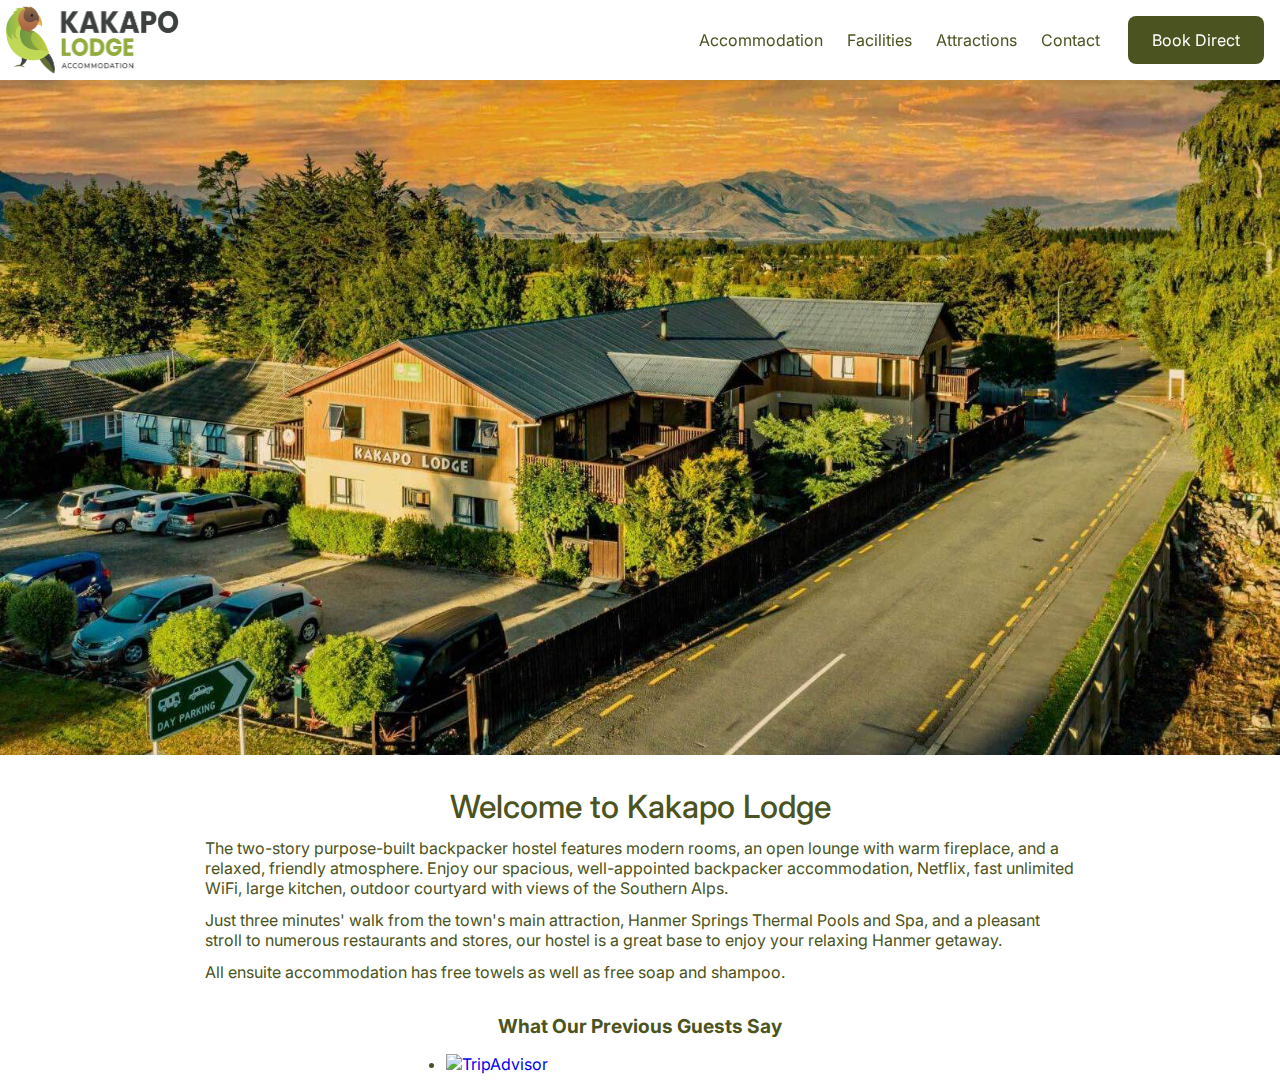
==== index.html @ a7ddec03 "Add Tripadvisor reviews to landing page" ====
<!DOCTYPE html>

<html>
  <meta charset="utf-8" />
  <meta name="viewport" content="width=device-width, initial-scale=1.0" />

  <head>
    <title>Kakapo Lodge</title>
    <link rel="icon" type="image/x-icon" href="./assets/favicon.ico" />
    <link rel="stylesheet" type="text/css" href="./styles.css" />

    <!--icons-->
    <link href="./fontawesome/css/fontawesome.css" rel="stylesheet" />
    <link href="./fontawesome/css/brands.css" rel="stylesheet" />
    <link href="./fontawesome/css/solid.css" rel="stylesheet" />

    <script defer type="text/javascript" src="./scripts.js"></script>
  </head>

  <body>
    <header id="main-top-bar">
      <div id="desktop-top-bar" class="top-bar">
        <img class="main-logo" src="./assets/kakapo_logo_with_text.png" />

        <nav class="main-nav">
          <ul class="main-menu">
            <li class="main-menu-item">
              <a class="main-menu-link" href="./subpages/accommodation.html">
                Accommodation
              </a>
            </li>
            <li class="main-menu-item">
              <a class="main-menu-link" href="./subpages/facilities.html">
                Facilities
              </a>
            </li>
            <li class="main-menu-item">
              <a
                class="main-menu-link"
                target="_blank"
                href="https://visithanmersprings.co.nz/things-to-do/"
              >
                Attractions
              </a>
            </li>
            <li class="main-menu-item">
              <a class="main-menu-link" href="./subpages/contact.html">
                Contact
              </a>
            </li>
          </ul>

          <a
            class="book-direct-button"
            target="_blank"
            href="https://apac.littlehotelier.com/properties/kakapolodgedirect"
          >
            Book Direct
          </a>
        </nav>
      </div>

      <div id="mobile-top-bar" class="top-bar">
        <img class="main-logo" src="./assets/kakapo_logo_with_text.png" />

        <i id="mobile-menu-button" class="fa-solid fa-bars"></i>
      </div>

      <nav id="mobile-main-nav" class="main-nav">
        <ul id="mobile-main-menu" class="main-menu">
          <li class="main-menu-item">
            <a class="main-menu-link" href="./subpages/accommodation.html">
              Accommodation
            </a>
          </li>
          <li class="main-menu-item">
            <a class="main-menu-link" href="./subpages/facilities.html">
              Facilities
            </a>
          </li>
          <li class="main-menu-item">
            <a
              class="main-menu-link"
              target="_blank"
              href="https://visithanmersprings.co.nz/things-to-do/"
            >
              Attractions
            </a>
          </li>
          <li class="main-menu-item">
            <a class="main-menu-link" href="./subpages/contact.html">
              Contact
            </a>
          </li>
        </ul>

        <a
          id="mobile-book-direct-button"
          class="book-direct-button"
          target="_blank"
          href="https://apac.littlehotelier.com/properties/kakapolodgedirect"
        >
          Book Direct
        </a>
      </nav>
    </header>

    <main id="landing-page-content" class="page-content">
      <img id="main-banner" src="./assets/landing_page/main_banner.png" />

      <div id="introduction">
        <h1 id="introduction-title">Welcome to Kakapo Lodge</h1>

        <p>
          The two-story purpose-built backpacker hostel features modern rooms,
          an open lounge with warm fireplace, and a relaxed, friendly
          atmosphere. Enjoy our spacious, well-appointed backpacker
          accommodation, Netflix, fast unlimited WiFi, large kitchen, outdoor
          courtyard with views of the Southern Alps.
        </p>

        <p>
          Just three minutes' walk from the town's main attraction, Hanmer
          Springs Thermal Pools and Spa, and a pleasant stroll to numerous
          restaurants and stores, our hostel is a great base to enjoy your
          relaxing Hanmer getaway.
        </p>

        <p>
          All ensuite accommodation has free towels as well as free soap and
          shampoo.
        </p>
      </div>

      <div id="reviews">
        <h2 id="reviews-title">What Our Previous Guests Say</h2>

        <div id="desktop-tripadvisor-reviews">
          <div id="TA_selfserveprop9" class="TA_selfserveprop">
            <ul id="5bXDHh2F" class="TA_links OAi19cQ1wYtW">
              <li id="lMuaGe7RrbV3" class="zVzUNksG1hP">
                <a
                  target="_blank"
                  href="https://www.tripadvisor.com/Hotel_Review-g635990-d1125137-Reviews-Kakapo_Lodge-Hanmer_Springs_Canterbury_Region_South_Island.html"
                  ><img
                    src="https://www.tripadvisor.com/img/cdsi/img2/branding/v2/Tripadvisor_lockup_horizontal_secondary_registered-11900-2.svg"
                    alt="TripAdvisor"
                /></a>
              </li>
            </ul>
          </div>
          <script
            async
            src="https://www.jscache.com/wejs?wtype=selfserveprop&amp;uniq=9&amp;locationId=1125137&amp;lang=en_US&amp;rating=true&amp;nreviews=4&amp;writereviewlink=true&amp;popIdx=true&amp;iswide=true&amp;border=true&amp;display_version=2"
            data-loadtrk
            onload="this.loadtrk=true"
          ></script>
        </div>

        <div id="mobile-tripadvisor-reviews">
          <div id="TA_selfserveprop916" class="TA_selfserveprop">
            <ul id="0t9OsRsTj" class="TA_links gJCnAQFpnS">
              <li id="3B2DlWhlPd6Q" class="HHsTzf">
                <a
                  target="_blank"
                  href="https://www.tripadvisor.com/Hotel_Review-g635990-d1125137-Reviews-Kakapo_Lodge-Hanmer_Springs_Canterbury_Region_South_Island.html"
                  ><img
                    src="https://www.tripadvisor.com/img/cdsi/img2/branding/v2/Tripadvisor_lockup_horizontal_secondary_registered-11900-2.svg"
                    alt="TripAdvisor"
                /></a>
              </li>
            </ul>
          </div>
          <script
            async
            src="https://www.jscache.com/wejs?wtype=selfserveprop&amp;uniq=916&amp;locationId=1125137&amp;lang=en_US&amp;rating=true&amp;nreviews=5&amp;writereviewlink=true&amp;popIdx=true&amp;iswide=false&amp;border=true&amp;display_version=2"
            data-loadtrk
            onload="this.loadtrk=true"
          ></script>
        </div>
      </div>
    </main>
  </body>
</html>
---- styles.css ----
/* font */
@import url("https://fonts.googleapis.com/css2?family=Inter:wght@100..900&display=swap");

/* start custom properties */

:root {
  --primary-color: #4b5320;
  --secondary-color: #8c9b3e;
  --tertiary-color: #6e5546;
}

/* end custom properties */

html {
  font-family: Arial, Helvetica, sans-serif; /* fallback */
}

body,
h1,
h2,
h3,
h4,
h5,
h6,
p {
  margin: 0;
}

body {
  color: var(--primary-color);
  font-family: Inter;
}

a {
  text-decoration: none;
}

/* start of multi-page styling */

#page-title {
  text-align: center;
  font-weight: 500;
  padding: 16px 0px;

  @media (width < 700px) {
    font-size: x-large;
    padding: 10px 0px;
  }
}

#page-content {
  margin-bottom: 16px;
}

/* end of multi-page styling */

/* start of top bar styling */

#main-top-bar {
  background-color: white;
  box-shadow: 0px 2px 32px 2px rgba(0, 64, 0, 0.1);

  position: sticky;
  top: 0px;

  z-index: 2;
}

.top-bar {
  display: flex;
  justify-content: space-between;
}

.main-logo {
  height: 80px;

  @media (width < 800px) {
    height: 64px;
  }
}

.main-nav {
  display: flex;

  @media (width < 800px) {
    flex-direction: column;
  }
}

.main-menu {
  display: flex;

  @media (width < 800px) {
    flex-direction: column;
    gap: 16px;

    margin: 0px 16px;
    padding-left: 0px;
  }
}

.main-menu-item {
  list-style: none;

  display: flex;
  justify-content: right;
  align-items: center;
  margin: 0px 12px;
}

.main-menu-link {
  color: var(--primary-color);
}
.main-menu-link.selected-link {
  color: var(--secondary-color);
}
.main-menu-link:not(.selected-link):hover {
  text-decoration: underline;
}

.book-direct-button {
  background-color: var(--primary-color);
  color: white;

  display: flex;
  align-items: center;
  justify-content: center;

  margin: 16px;
  padding: 0px 24px;
  border-radius: 8px;

  @media (width < 800px) {
    margin: 16px 24px;
    padding: 12px 0px;
  }
}
.book-direct-button:hover {
  background-color: var(--secondary-color);
}

#desktop-top-bar {
  @media (width < 800px) {
    display: none;
  }
}

#mobile-top-bar {
  display: none;

  @media (width < 800px) {
    display: flex;
  }
}

#mobile-menu-button {
  font-size: 32px;
  padding: 16px 28px;
}

#mobile-main-nav,
#mobile-main-menu,
#mobile-book-direct-button {
  transition: 0.4s;
}

#mobile-main-menu,
#mobile-book-direct-button {
  animation: fade-in 1s;
  -webkit-animation: fade-in 1s;
  -moz-animation: fade-in 1s;
  -o-animation: fade-in 1s;
  -ms-animation: fade-in 1s;
}

@keyframes fade-in {
  0% {
    opacity: 0;
  }
  100% {
    opacity: 1;
  }
}

@-moz-keyframes fade-in {
  0% {
    opacity: 0;
  }
  100% {
    opacity: 1;
  }
}

@-webkit-keyframes fade-in {
  0% {
    opacity: 0;
  }
  100% {
    opacity: 1;
  }
}

@-o-keyframes fade-in {
  0% {
    opacity: 0;
  }
  100% {
    opacity: 1;
  }
}

@-ms-keyframes fade-in {
  0% {
    opacity: 0;
  }
  100% {
    opacity: 1;
  }
}

/* end of top bar styling */

/* start of landing page content styling */

#landing-page-content {
  display: flex;
  flex-direction: column;
  gap: 32px;

  @media (width < 700px) {
    gap: 24px;
  }
}

#main-banner {
  width: 100%;
}

#introduction {
  display: flex;
  flex-direction: column;
  gap: 12px;

  padding: 0px 16vw;

  @media (width < 700px) {
    padding: 0px 32px;
  }
}

#introduction-title {
  text-align: center;
  font-weight: 500;

  @media (width < 700px) {
    font-size: x-large;
  }
}

#reviews-title {
  font-size: larger;
  text-align: center;
}

#desktop-tripadvisor-reviews {
  width: 468px;
  margin: 0px auto;

  @media (width < 700px) {
    display: none;
  }
}

#mobile-tripadvisor-reviews {
  width: 240px;
  margin: 0px auto;
  display: none;

  @media (width < 700px) {
    display: block;
  }
}

/* end of landing page content styling */

/* start of accommodation page content styling */

#accommodation-filters {
  box-shadow: 0px 2px 32px 2px rgba(0, 64, 0, 0.1);
  background-color: var(--secondary-color);
  color: white;

  position: sticky;
  top: 80px;

  @media (width < 700px) {
    top: 64px;
  }
}

#mobile-filter-button {
  display: none;

  text-align: center;
  font-size: large;

  padding: 8px;

  @media (width < 700px) {
    display: block;
  }
}

#filter-options {
  display: flex;
  gap: 20px;

  padding: 8px;
  justify-content: center;

  @media (width < 700px) {
    flex-direction: column;
    gap: 4px;
  }
}

.filter-option {
  display: flex;
  align-items: center;

  @media (width < 700px) {
    justify-content: space-between;
  }
}

.accommodation-checkbox {
  width: 20px;
  height: 20px;
}
.accommodation-checkbox:checked {
  /* TODO */
}

#accommodations {
  display: flex;
  flex-direction: column;
  gap: 24px;

  @media (width < 700px) {
    gap: 16px;
  }
}

.accommodation-card {
  display: flex;
  gap: 32px;

  width: 76%;
  margin: 0px auto;
  padding: 16px;

  border: 2px solid var(--secondary-color);
  border-radius: 16px;

  @media (width < 700px) {
    flex-direction: column;
    gap: 16px;
  }
}

.accommodation-image {
  width: 48%;
  min-width: 48%;
  height: 80%;
  border-radius: 16px;

  @media (width < 700px) {
    width: 100%;
  }
}

.accommodation-text {
  display: flex;
  flex-direction: column;
  gap: 8px;

  margin: 8px 0px;

  @media (width < 700px) {
    margin: 0px;
  }
}

.accommodation-price {
  color: var(--secondary-color);
  font-size: large;
  font-weight: 500;
}

.accommodation-features {
  display: flex;
  flex-direction: column;
  gap: 4px;

  margin: 8px 0px;
}

.accommodation-feature-icon {
  width: 24px;
}

.accommodation-availability {
  color: var(--primary-color);
  font-size: large;

  @media (width < 700px) {
    text-align: center;
  }
}

.book-accommodation-button {
  display: flex;
  align-items: center;
  justify-content: space-between;

  background-color: var(--secondary-color);
  color: white;

  width: 210px;
  padding: 8px 16px;

  border-radius: 8px;

  @media (width < 700px) {
    width: calc(100% - 32px);
  }
}

#no-accommodation {
  display: none;
  gap: 32px;

  width: 76%;
  margin: 0px auto;
  padding: 16px;

  border: 2px solid var(--secondary-color);
  border-radius: 16px;
}

#no-accommodation-message {
  width: 100%;
  text-align: center;

  display: flex;
  flex-direction: column;
  gap: 8px;
}

#no-accommodation-title {
  color: var(--tertiary-color);
}

/* end of accommodation page content styling */

/* start of facilities page content styling */

#facilities {
  display: flex;
  flex-direction: column;
  gap: 16px;

  @media (width < 700px) {
    gap: 12px;
  }
}

.facility {
  display: flex;
  flex-direction: column;
  gap: 8px;

  width: 68%;
  margin: 0px auto;

  @media (width < 700px) {
    gap: 4px;
    width: 100%;
  }
}

.facility-name {
  @media (width < 700px) {
    font-size: larger;
  }
}

.divider {
  width: 76%;
  margin: 0px auto;

  border-bottom: 2px solid var(--secondary-color);

  @media (width < 700px) {
    width: 100%;
    border-bottom: 1px solid var(--secondary-color);
  }
}

/* end of facilities page content styling */

/* start of contact page content styling */

#contact-information {
  display: flex;
  flex-direction: column;
  gap: 32px;

  @media (width < 700px) {
    gap: 24px;
  }
}

.contact-details {
  text-align: center;
}

.contact-details-header {
  @media (width < 700px) {
    font-size: larger;
  }
}

#google-map {
  border: 0;
  width: 64%;
  aspect-ratio: 1.7;

  @media (width < 700px) {
    width: 100%;
    aspect-ratio: 1.2;
  }
}

/* end of contact page content styling */
---- fontawesome/css/brands.css ----
/*!
 * Font Awesome Free 6.5.2 by @fontawesome - https://fontawesome.com
 * License - https://fontawesome.com/license/free (Icons: CC BY 4.0, Fonts: SIL OFL 1.1, Code: MIT License)
 * Copyright 2024 Fonticons, Inc.
 */
:root, :host {
  --fa-style-family-brands: 'Font Awesome 6 Brands';
  --fa-font-brands: normal 400 1em/1 'Font Awesome 6 Brands'; }

@font-face {
  font-family: 'Font Awesome 6 Brands';
  font-style: normal;
  font-weight: 400;
  font-display: block;
  src: url("../webfonts/fa-brands-400.woff2") format("woff2"), url("../webfonts/fa-brands-400.ttf") format("truetype"); }

.fab,
.fa-brands {
  font-weight: 400; }

.fa-monero:before {
  content: "\f3d0"; }

.fa-hooli:before {
  content: "\f427"; }

.fa-yelp:before {
  content: "\f1e9"; }

.fa-cc-visa:before {
  content: "\f1f0"; }

.fa-lastfm:before {
  content: "\f202"; }

.fa-shopware:before {
  content: "\f5b5"; }

.fa-creative-commons-nc:before {
  content: "\f4e8"; }

.fa-aws:before {
  content: "\f375"; }

.fa-redhat:before {
  content: "\f7bc"; }

.fa-yoast:before {
  content: "\f2b1"; }

.fa-cloudflare:before {
  content: "\e07d"; }

.fa-ups:before {
  content: "\f7e0"; }

.fa-pixiv:before {
  content: "\e640"; }

.fa-wpexplorer:before {
  content: "\f2de"; }

.fa-dyalog:before {
  content: "\f399"; }

.fa-bity:before {
  content: "\f37a"; }

.fa-stackpath:before {
  content: "\f842"; }

.fa-buysellads:before {
  content: "\f20d"; }

.fa-first-order:before {
  content: "\f2b0"; }

.fa-modx:before {
  content: "\f285"; }

.fa-guilded:before {
  content: "\e07e"; }

.fa-vnv:before {
  content: "\f40b"; }

.fa-square-js:before {
  content: "\f3b9"; }

.fa-js-square:before {
  content: "\f3b9"; }

.fa-microsoft:before {
  content: "\f3ca"; }

.fa-qq:before {
  content: "\f1d6"; }

.fa-orcid:before {
  content: "\f8d2"; }

.fa-java:before {
  content: "\f4e4"; }

.fa-invision:before {
  content: "\f7b0"; }

.fa-creative-commons-pd-alt:before {
  content: "\f4ed"; }

.fa-centercode:before {
  content: "\f380"; }

.fa-glide-g:before {
  content: "\f2a6"; }

.fa-drupal:before {
  content: "\f1a9"; }

.fa-jxl:before {
  content: "\e67b"; }

.fa-hire-a-helper:before {
  content: "\f3b0"; }

.fa-creative-commons-by:before {
  content: "\f4e7"; }

.fa-unity:before {
  content: "\e049"; }

.fa-whmcs:before {
  content: "\f40d"; }

.fa-rocketchat:before {
  content: "\f3e8"; }

.fa-vk:before {
  content: "\f189"; }

.fa-untappd:before {
  content: "\f405"; }

.fa-mailchimp:before {
  content: "\f59e"; }

.fa-css3-alt:before {
  content: "\f38b"; }

.fa-square-reddit:before {
  content: "\f1a2"; }

.fa-reddit-square:before {
  content: "\f1a2"; }

.fa-vimeo-v:before {
  content: "\f27d"; }

.fa-contao:before {
  content: "\f26d"; }

.fa-square-font-awesome:before {
  content: "\e5ad"; }

.fa-deskpro:before {
  content: "\f38f"; }

.fa-brave:before {
  content: "\e63c"; }

.fa-sistrix:before {
  content: "\f3ee"; }

.fa-square-instagram:before {
  content: "\e055"; }

.fa-instagram-square:before {
  content: "\e055"; }

.fa-battle-net:before {
  content: "\f835"; }

.fa-the-red-yeti:before {
  content: "\f69d"; }

.fa-square-hacker-news:before {
  content: "\f3af"; }

.fa-hacker-news-square:before {
  content: "\f3af"; }

.fa-edge:before {
  content: "\f282"; }

.fa-threads:before {
  content: "\e618"; }

.fa-napster:before {
  content: "\f3d2"; }

.fa-square-snapchat:before {
  content: "\f2ad"; }

.fa-snapchat-square:before {
  content: "\f2ad"; }

.fa-google-plus-g:before {
  content: "\f0d5"; }

.fa-artstation:before {
  content: "\f77a"; }

.fa-markdown:before {
  content: "\f60f"; }

.fa-sourcetree:before {
  content: "\f7d3"; }

.fa-google-plus:before {
  content: "\f2b3"; }

.fa-diaspora:before {
  content: "\f791"; }

.fa-foursquare:before {
  content: "\f180"; }

.fa-stack-overflow:before {
  content: "\f16c"; }

.fa-github-alt:before {
  content: "\f113"; }

.fa-phoenix-squadron:before {
  content: "\f511"; }

.fa-pagelines:before {
  content: "\f18c"; }

.fa-algolia:before {
  content: "\f36c"; }

.fa-red-river:before {
  content: "\f3e3"; }

.fa-creative-commons-sa:before {
  content: "\f4ef"; }

.fa-safari:before {
  content: "\f267"; }

.fa-google:before {
  content: "\f1a0"; }

.fa-square-font-awesome-stroke:before {
  content: "\f35c"; }

.fa-font-awesome-alt:before {
  content: "\f35c"; }

.fa-atlassian:before {
  content: "\f77b"; }

.fa-linkedin-in:before {
  content: "\f0e1"; }

.fa-digital-ocean:before {
  content: "\f391"; }

.fa-nimblr:before {
  content: "\f5a8"; }

.fa-chromecast:before {
  content: "\f838"; }

.fa-evernote:before {
  content: "\f839"; }

.fa-hacker-news:before {
  content: "\f1d4"; }

.fa-creative-commons-sampling:before {
  content: "\f4f0"; }

.fa-adversal:before {
  content: "\f36a"; }

.fa-creative-commons:before {
  content: "\f25e"; }

.fa-watchman-monitoring:before {
  content: "\e087"; }

.fa-fonticons:before {
  content: "\f280"; }

.fa-weixin:before {
  content: "\f1d7"; }

.fa-shirtsinbulk:before {
  content: "\f214"; }

.fa-codepen:before {
  content: "\f1cb"; }

.fa-git-alt:before {
  content: "\f841"; }

.fa-lyft:before {
  content: "\f3c3"; }

.fa-rev:before {
  content: "\f5b2"; }

.fa-windows:before {
  content: "\f17a"; }

.fa-wizards-of-the-coast:before {
  content: "\f730"; }

.fa-square-viadeo:before {
  content: "\f2aa"; }

.fa-viadeo-square:before {
  content: "\f2aa"; }

.fa-meetup:before {
  content: "\f2e0"; }

.fa-centos:before {
  content: "\f789"; }

.fa-adn:before {
  content: "\f170"; }

.fa-cloudsmith:before {
  content: "\f384"; }

.fa-opensuse:before {
  content: "\e62b"; }

.fa-pied-piper-alt:before {
  content: "\f1a8"; }

.fa-square-dribbble:before {
  content: "\f397"; }

.fa-dribbble-square:before {
  content: "\f397"; }

.fa-codiepie:before {
  content: "\f284"; }

.fa-node:before {
  content: "\f419"; }

.fa-mix:before {
  content: "\f3cb"; }

.fa-steam:before {
  content: "\f1b6"; }

.fa-cc-apple-pay:before {
  content: "\f416"; }

.fa-scribd:before {
  content: "\f28a"; }

.fa-debian:before {
  content: "\e60b"; }

.fa-openid:before {
  content: "\f19b"; }

.fa-instalod:before {
  content: "\e081"; }

.fa-expeditedssl:before {
  content: "\f23e"; }

.fa-sellcast:before {
  content: "\f2da"; }

.fa-square-twitter:before {
  content: "\f081"; }

.fa-twitter-square:before {
  content: "\f081"; }

.fa-r-project:before {
  content: "\f4f7"; }

.fa-delicious:before {
  content: "\f1a5"; }

.fa-freebsd:before {
  content: "\f3a4"; }

.fa-vuejs:before {
  content: "\f41f"; }

.fa-accusoft:before {
  content: "\f369"; }

.fa-ioxhost:before {
  content: "\f208"; }

.fa-fonticons-fi:before {
  content: "\f3a2"; }

.fa-app-store:before {
  content: "\f36f"; }

.fa-cc-mastercard:before {
  content: "\f1f1"; }

.fa-itunes-note:before {
  content: "\f3b5"; }

.fa-golang:before {
  content: "\e40f"; }

.fa-kickstarter:before {
  content: "\f3bb"; }

.fa-square-kickstarter:before {
  content: "\f3bb"; }

.fa-grav:before {
  content: "\f2d6"; }

.fa-weibo:before {
  content: "\f18a"; }

.fa-uncharted:before {
  content: "\e084"; }

.fa-firstdraft:before {
  content: "\f3a1"; }

.fa-square-youtube:before {
  content: "\f431"; }

.fa-youtube-square:before {
  content: "\f431"; }

.fa-wikipedia-w:before {
  content: "\f266"; }

.fa-wpressr:before {
  content: "\f3e4"; }

.fa-rendact:before {
  content: "\f3e4"; }

.fa-angellist:before {
  content: "\f209"; }

.fa-galactic-republic:before {
  content: "\f50c"; }

.fa-nfc-directional:before {
  content: "\e530"; }

.fa-skype:before {
  content: "\f17e"; }

.fa-joget:before {
  content: "\f3b7"; }

.fa-fedora:before {
  content: "\f798"; }

.fa-stripe-s:before {
  content: "\f42a"; }

.fa-meta:before {
  content: "\e49b"; }

.fa-laravel:before {
  content: "\f3bd"; }

.fa-hotjar:before {
  content: "\f3b1"; }

.fa-bluetooth-b:before {
  content: "\f294"; }

.fa-square-letterboxd:before {
  content: "\e62e"; }

.fa-sticker-mule:before {
  content: "\f3f7"; }

.fa-creative-commons-zero:before {
  content: "\f4f3"; }

.fa-hips:before {
  content: "\f452"; }

.fa-behance:before {
  content: "\f1b4"; }

.fa-reddit:before {
  content: "\f1a1"; }

.fa-discord:before {
  content: "\f392"; }

.fa-chrome:before {
  content: "\f268"; }

.fa-app-store-ios:before {
  content: "\f370"; }

.fa-cc-discover:before {
  content: "\f1f2"; }

.fa-wpbeginner:before {
  content: "\f297"; }

.fa-confluence:before {
  content: "\f78d"; }

.fa-shoelace:before {
  content: "\e60c"; }

.fa-mdb:before {
  content: "\f8ca"; }

.fa-dochub:before {
  content: "\f394"; }

.fa-accessible-icon:before {
  content: "\f368"; }

.fa-ebay:before {
  content: "\f4f4"; }

.fa-amazon:before {
  content: "\f270"; }

.fa-unsplash:before {
  content: "\e07c"; }

.fa-yarn:before {
  content: "\f7e3"; }

.fa-square-steam:before {
  content: "\f1b7"; }

.fa-steam-square:before {
  content: "\f1b7"; }

.fa-500px:before {
  content: "\f26e"; }

.fa-square-vimeo:before {
  content: "\f194"; }

.fa-vimeo-square:before {
  content: "\f194"; }

.fa-asymmetrik:before {
  content: "\f372"; }

.fa-font-awesome:before {
  content: "\f2b4"; }

.fa-font-awesome-flag:before {
  content: "\f2b4"; }

.fa-font-awesome-logo-full:before {
  content: "\f2b4"; }

.fa-gratipay:before {
  content: "\f184"; }

.fa-apple:before {
  content: "\f179"; }

.fa-hive:before {
  content: "\e07f"; }

.fa-gitkraken:before {
  content: "\f3a6"; }

.fa-keybase:before {
  content: "\f4f5"; }

.fa-apple-pay:before {
  content: "\f415"; }

.fa-padlet:before {
  content: "\e4a0"; }

.fa-amazon-pay:before {
  content: "\f42c"; }

.fa-square-github:before {
  content: "\f092"; }

.fa-github-square:before {
  content: "\f092"; }

.fa-stumbleupon:before {
  content: "\f1a4"; }

.fa-fedex:before {
  content: "\f797"; }

.fa-phoenix-framework:before {
  content: "\f3dc"; }

.fa-shopify:before {
  content: "\e057"; }

.fa-neos:before {
  content: "\f612"; }

.fa-square-threads:before {
  content: "\e619"; }

.fa-hackerrank:before {
  content: "\f5f7"; }

.fa-researchgate:before {
  content: "\f4f8"; }

.fa-swift:before {
  content: "\f8e1"; }

.fa-angular:before {
  content: "\f420"; }

.fa-speakap:before {
  content: "\f3f3"; }

.fa-angrycreative:before {
  content: "\f36e"; }

.fa-y-combinator:before {
  content: "\f23b"; }

.fa-empire:before {
  content: "\f1d1"; }

.fa-envira:before {
  content: "\f299"; }

.fa-google-scholar:before {
  content: "\e63b"; }

.fa-square-gitlab:before {
  content: "\e5ae"; }

.fa-gitlab-square:before {
  content: "\e5ae"; }

.fa-studiovinari:before {
  content: "\f3f8"; }

.fa-pied-piper:before {
  content: "\f2ae"; }

.fa-wordpress:before {
  content: "\f19a"; }

.fa-product-hunt:before {
  content: "\f288"; }

.fa-firefox:before {
  content: "\f269"; }

.fa-linode:before {
  content: "\f2b8"; }

.fa-goodreads:before {
  content: "\f3a8"; }

.fa-square-odnoklassniki:before {
  content: "\f264"; }

.fa-odnoklassniki-square:before {
  content: "\f264"; }

.fa-jsfiddle:before {
  content: "\f1cc"; }

.fa-sith:before {
  content: "\f512"; }

.fa-themeisle:before {
  content: "\f2b2"; }

.fa-page4:before {
  content: "\f3d7"; }

.fa-hashnode:before {
  content: "\e499"; }

.fa-react:before {
  content: "\f41b"; }

.fa-cc-paypal:before {
  content: "\f1f4"; }

.fa-squarespace:before {
  content: "\f5be"; }

.fa-cc-stripe:before {
  content: "\f1f5"; }

.fa-creative-commons-share:before {
  content: "\f4f2"; }

.fa-bitcoin:before {
  content: "\f379"; }

.fa-keycdn:before {
  content: "\f3ba"; }

.fa-opera:before {
  content: "\f26a"; }

.fa-itch-io:before {
  content: "\f83a"; }

.fa-umbraco:before {
  content: "\f8e8"; }

.fa-galactic-senate:before {
  content: "\f50d"; }

.fa-ubuntu:before {
  content: "\f7df"; }

.fa-draft2digital:before {
  content: "\f396"; }

.fa-stripe:before {
  content: "\f429"; }

.fa-houzz:before {
  content: "\f27c"; }

.fa-gg:before {
  content: "\f260"; }

.fa-dhl:before {
  content: "\f790"; }

.fa-square-pinterest:before {
  content: "\f0d3"; }

.fa-pinterest-square:before {
  content: "\f0d3"; }

.fa-xing:before {
  content: "\f168"; }

.fa-blackberry:before {
  content: "\f37b"; }

.fa-creative-commons-pd:before {
  content: "\f4ec"; }

.fa-playstation:before {
  content: "\f3df"; }

.fa-quinscape:before {
  content: "\f459"; }

.fa-less:before {
  content: "\f41d"; }

.fa-blogger-b:before {
  content: "\f37d"; }

.fa-opencart:before {
  content: "\f23d"; }

.fa-vine:before {
  content: "\f1ca"; }

.fa-signal-messenger:before {
  content: "\e663"; }

.fa-paypal:before {
  content: "\f1ed"; }

.fa-gitlab:before {
  content: "\f296"; }

.fa-typo3:before {
  content: "\f42b"; }

.fa-reddit-alien:before {
  content: "\f281"; }

.fa-yahoo:before {
  content: "\f19e"; }

.fa-dailymotion:before {
  content: "\e052"; }

.fa-affiliatetheme:before {
  content: "\f36b"; }

.fa-pied-piper-pp:before {
  content: "\f1a7"; }

.fa-bootstrap:before {
  content: "\f836"; }

.fa-odnoklassniki:before {
  content: "\f263"; }

.fa-nfc-symbol:before {
  content: "\e531"; }

.fa-mintbit:before {
  content: "\e62f"; }

.fa-ethereum:before {
  content: "\f42e"; }

.fa-speaker-deck:before {
  content: "\f83c"; }

.fa-creative-commons-nc-eu:before {
  content: "\f4e9"; }

.fa-patreon:before {
  content: "\f3d9"; }

.fa-avianex:before {
  content: "\f374"; }

.fa-ello:before {
  content: "\f5f1"; }

.fa-gofore:before {
  content: "\f3a7"; }

.fa-bimobject:before {
  content: "\f378"; }

.fa-brave-reverse:before {
  content: "\e63d"; }

.fa-facebook-f:before {
  content: "\f39e"; }

.fa-square-google-plus:before {
  content: "\f0d4"; }

.fa-google-plus-square:before {
  content: "\f0d4"; }

.fa-web-awesome:before {
  content: "\e682"; }

.fa-mandalorian:before {
  content: "\f50f"; }

.fa-first-order-alt:before {
  content: "\f50a"; }

.fa-osi:before {
  content: "\f41a"; }

.fa-google-wallet:before {
  content: "\f1ee"; }

.fa-d-and-d-beyond:before {
  content: "\f6ca"; }

.fa-periscope:before {
  content: "\f3da"; }

.fa-fulcrum:before {
  content: "\f50b"; }

.fa-cloudscale:before {
  content: "\f383"; }

.fa-forumbee:before {
  content: "\f211"; }

.fa-mizuni:before {
  content: "\f3cc"; }

.fa-schlix:before {
  content: "\f3ea"; }

.fa-square-xing:before {
  content: "\f169"; }

.fa-xing-square:before {
  content: "\f169"; }

.fa-bandcamp:before {
  content: "\f2d5"; }

.fa-wpforms:before {
  content: "\f298"; }

.fa-cloudversify:before {
  content: "\f385"; }

.fa-usps:before {
  content: "\f7e1"; }

.fa-megaport:before {
  content: "\f5a3"; }

.fa-magento:before {
  content: "\f3c4"; }

.fa-spotify:before {
  content: "\f1bc"; }

.fa-optin-monster:before {
  content: "\f23c"; }

.fa-fly:before {
  content: "\f417"; }

.fa-aviato:before {
  content: "\f421"; }

.fa-itunes:before {
  content: "\f3b4"; }

.fa-cuttlefish:before {
  content: "\f38c"; }

.fa-blogger:before {
  content: "\f37c"; }

.fa-flickr:before {
  content: "\f16e"; }

.fa-viber:before {
  content: "\f409"; }

.fa-soundcloud:before {
  content: "\f1be"; }

.fa-digg:before {
  content: "\f1a6"; }

.fa-tencent-weibo:before {
  content: "\f1d5"; }

.fa-letterboxd:before {
  content: "\e62d"; }

.fa-symfony:before {
  content: "\f83d"; }

.fa-maxcdn:before {
  content: "\f136"; }

.fa-etsy:before {
  content: "\f2d7"; }

.fa-facebook-messenger:before {
  content: "\f39f"; }

.fa-audible:before {
  content: "\f373"; }

.fa-think-peaks:before {
  content: "\f731"; }

.fa-bilibili:before {
  content: "\e3d9"; }

.fa-erlang:before {
  content: "\f39d"; }

.fa-x-twitter:before {
  content: "\e61b"; }

.fa-cotton-bureau:before {
  content: "\f89e"; }

.fa-dashcube:before {
  content: "\f210"; }

.fa-42-group:before {
  content: "\e080"; }

.fa-innosoft:before {
  content: "\e080"; }

.fa-stack-exchange:before {
  content: "\f18d"; }

.fa-elementor:before {
  content: "\f430"; }

.fa-square-pied-piper:before {
  content: "\e01e"; }

.fa-pied-piper-square:before {
  content: "\e01e"; }

.fa-creative-commons-nd:before {
  content: "\f4eb"; }

.fa-palfed:before {
  content: "\f3d8"; }

.fa-superpowers:before {
  content: "\f2dd"; }

.fa-resolving:before {
  content: "\f3e7"; }

.fa-xbox:before {
  content: "\f412"; }

.fa-square-web-awesome-stroke:before {
  content: "\e684"; }

.fa-searchengin:before {
  content: "\f3eb"; }

.fa-tiktok:before {
  content: "\e07b"; }

.fa-square-facebook:before {
  content: "\f082"; }

.fa-facebook-square:before {
  content: "\f082"; }

.fa-renren:before {
  content: "\f18b"; }

.fa-linux:before {
  content: "\f17c"; }

.fa-glide:before {
  content: "\f2a5"; }

.fa-linkedin:before {
  content: "\f08c"; }

.fa-hubspot:before {
  content: "\f3b2"; }

.fa-deploydog:before {
  content: "\f38e"; }

.fa-twitch:before {
  content: "\f1e8"; }

.fa-ravelry:before {
  content: "\f2d9"; }

.fa-mixer:before {
  content: "\e056"; }

.fa-square-lastfm:before {
  content: "\f203"; }

.fa-lastfm-square:before {
  content: "\f203"; }

.fa-vimeo:before {
  content: "\f40a"; }

.fa-mendeley:before {
  content: "\f7b3"; }

.fa-uniregistry:before {
  content: "\f404"; }

.fa-figma:before {
  content: "\f799"; }

.fa-creative-commons-remix:before {
  content: "\f4ee"; }

.fa-cc-amazon-pay:before {
  content: "\f42d"; }

.fa-dropbox:before {
  content: "\f16b"; }

.fa-instagram:before {
  content: "\f16d"; }

.fa-cmplid:before {
  content: "\e360"; }

.fa-upwork:before {
  content: "\e641"; }

.fa-facebook:before {
  content: "\f09a"; }

.fa-gripfire:before {
  content: "\f3ac"; }

.fa-jedi-order:before {
  content: "\f50e"; }

.fa-uikit:before {
  content: "\f403"; }

.fa-fort-awesome-alt:before {
  content: "\f3a3"; }

.fa-phabricator:before {
  content: "\f3db"; }

.fa-ussunnah:before {
  content: "\f407"; }

.fa-earlybirds:before {
  content: "\f39a"; }

.fa-trade-federation:before {
  content: "\f513"; }

.fa-autoprefixer:before {
  content: "\f41c"; }

.fa-whatsapp:before {
  content: "\f232"; }

.fa-square-upwork:before {
  content: "\e67c"; }

.fa-slideshare:before {
  content: "\f1e7"; }

.fa-google-play:before {
  content: "\f3ab"; }

.fa-viadeo:before {
  content: "\f2a9"; }

.fa-line:before {
  content: "\f3c0"; }

.fa-google-drive:before {
  content: "\f3aa"; }

.fa-servicestack:before {
  content: "\f3ec"; }

.fa-simplybuilt:before {
  content: "\f215"; }

.fa-bitbucket:before {
  content: "\f171"; }

.fa-imdb:before {
  content: "\f2d8"; }

.fa-deezer:before {
  content: "\e077"; }

.fa-raspberry-pi:before {
  content: "\f7bb"; }

.fa-jira:before {
  content: "\f7b1"; }

.fa-docker:before {
  content: "\f395"; }

.fa-screenpal:before {
  content: "\e570"; }

.fa-bluetooth:before {
  content: "\f293"; }

.fa-gitter:before {
  content: "\f426"; }

.fa-d-and-d:before {
  content: "\f38d"; }

.fa-microblog:before {
  content: "\e01a"; }

.fa-cc-diners-club:before {
  content: "\f24c"; }

.fa-gg-circle:before {
  content: "\f261"; }

.fa-pied-piper-hat:before {
  content: "\f4e5"; }

.fa-kickstarter-k:before {
  content: "\f3bc"; }

.fa-yandex:before {
  content: "\f413"; }

.fa-readme:before {
  content: "\f4d5"; }

.fa-html5:before {
  content: "\f13b"; }

.fa-sellsy:before {
  content: "\f213"; }

.fa-square-web-awesome:before {
  content: "\e683"; }

.fa-sass:before {
  content: "\f41e"; }

.fa-wirsindhandwerk:before {
  content: "\e2d0"; }

.fa-wsh:before {
  content: "\e2d0"; }

.fa-buromobelexperte:before {
  content: "\f37f"; }

.fa-salesforce:before {
  content: "\f83b"; }

.fa-octopus-deploy:before {
  content: "\e082"; }

.fa-medapps:before {
  content: "\f3c6"; }

.fa-ns8:before {
  content: "\f3d5"; }

.fa-pinterest-p:before {
  content: "\f231"; }

.fa-apper:before {
  content: "\f371"; }

.fa-fort-awesome:before {
  content: "\f286"; }

.fa-waze:before {
  content: "\f83f"; }

.fa-bluesky:before {
  content: "\e671"; }

.fa-cc-jcb:before {
  content: "\f24b"; }

.fa-snapchat:before {
  content: "\f2ab"; }

.fa-snapchat-ghost:before {
  content: "\f2ab"; }

.fa-fantasy-flight-games:before {
  content: "\f6dc"; }

.fa-rust:before {
  content: "\e07a"; }

.fa-wix:before {
  content: "\f5cf"; }

.fa-square-behance:before {
  content: "\f1b5"; }

.fa-behance-square:before {
  content: "\f1b5"; }

.fa-supple:before {
  content: "\f3f9"; }

.fa-webflow:before {
  content: "\e65c"; }

.fa-rebel:before {
  content: "\f1d0"; }

.fa-css3:before {
  content: "\f13c"; }

.fa-staylinked:before {
  content: "\f3f5"; }

.fa-kaggle:before {
  content: "\f5fa"; }

.fa-space-awesome:before {
  content: "\e5ac"; }

.fa-deviantart:before {
  content: "\f1bd"; }

.fa-cpanel:before {
  content: "\f388"; }

.fa-goodreads-g:before {
  content: "\f3a9"; }

.fa-square-git:before {
  content: "\f1d2"; }

.fa-git-square:before {
  content: "\f1d2"; }

.fa-square-tumblr:before {
  content: "\f174"; }

.fa-tumblr-square:before {
  content: "\f174"; }

.fa-trello:before {
  content: "\f181"; }

.fa-creative-commons-nc-jp:before {
  content: "\f4ea"; }

.fa-get-pocket:before {
  content: "\f265"; }

.fa-perbyte:before {
  content: "\e083"; }

.fa-grunt:before {
  content: "\f3ad"; }

.fa-weebly:before {
  content: "\f5cc"; }

.fa-connectdevelop:before {
  content: "\f20e"; }

.fa-leanpub:before {
  content: "\f212"; }

.fa-black-tie:before {
  content: "\f27e"; }

.fa-themeco:before {
  content: "\f5c6"; }

.fa-python:before {
  content: "\f3e2"; }

.fa-android:before {
  content: "\f17b"; }

.fa-bots:before {
  content: "\e340"; }

.fa-free-code-camp:before {
  content: "\f2c5"; }

.fa-hornbill:before {
  content: "\f592"; }

.fa-js:before {
  content: "\f3b8"; }

.fa-ideal:before {
  content: "\e013"; }

.fa-git:before {
  content: "\f1d3"; }

.fa-dev:before {
  content: "\f6cc"; }

.fa-sketch:before {
  content: "\f7c6"; }

.fa-yandex-international:before {
  content: "\f414"; }

.fa-cc-amex:before {
  content: "\f1f3"; }

.fa-uber:before {
  content: "\f402"; }

.fa-github:before {
  content: "\f09b"; }

.fa-php:before {
  content: "\f457"; }

.fa-alipay:before {
  content: "\f642"; }

.fa-youtube:before {
  content: "\f167"; }

.fa-skyatlas:before {
  content: "\f216"; }

.fa-firefox-browser:before {
  content: "\e007"; }

.fa-replyd:before {
  content: "\f3e6"; }

.fa-suse:before {
  content: "\f7d6"; }

.fa-jenkins:before {
  content: "\f3b6"; }

.fa-twitter:before {
  content: "\f099"; }

.fa-rockrms:before {
  content: "\f3e9"; }

.fa-pinterest:before {
  content: "\f0d2"; }

.fa-buffer:before {
  content: "\f837"; }

.fa-npm:before {
  content: "\f3d4"; }

.fa-yammer:before {
  content: "\f840"; }

.fa-btc:before {
  content: "\f15a"; }

.fa-dribbble:before {
  content: "\f17d"; }

.fa-stumbleupon-circle:before {
  content: "\f1a3"; }

.fa-internet-explorer:before {
  content: "\f26b"; }

.fa-stubber:before {
  content: "\e5c7"; }

.fa-telegram:before {
  content: "\f2c6"; }

.fa-telegram-plane:before {
  content: "\f2c6"; }

.fa-old-republic:before {
  content: "\f510"; }

.fa-odysee:before {
  content: "\e5c6"; }

.fa-square-whatsapp:before {
  content: "\f40c"; }

.fa-whatsapp-square:before {
  content: "\f40c"; }

.fa-node-js:before {
  content: "\f3d3"; }

.fa-edge-legacy:before {
  content: "\e078"; }

.fa-slack:before {
  content: "\f198"; }

.fa-slack-hash:before {
  content: "\f198"; }

.fa-medrt:before {
  content: "\f3c8"; }

.fa-usb:before {
  content: "\f287"; }

.fa-tumblr:before {
  content: "\f173"; }

.fa-vaadin:before {
  content: "\f408"; }

.fa-quora:before {
  content: "\f2c4"; }

.fa-square-x-twitter:before {
  content: "\e61a"; }

.fa-reacteurope:before {
  content: "\f75d"; }

.fa-medium:before {
  content: "\f23a"; }

.fa-medium-m:before {
  content: "\f23a"; }

.fa-amilia:before {
  content: "\f36d"; }

.fa-mixcloud:before {
  content: "\f289"; }

.fa-flipboard:before {
  content: "\f44d"; }

.fa-viacoin:before {
  content: "\f237"; }

.fa-critical-role:before {
  content: "\f6c9"; }

.fa-sitrox:before {
  content: "\e44a"; }

.fa-discourse:before {
  content: "\f393"; }

.fa-joomla:before {
  content: "\f1aa"; }

.fa-mastodon:before {
  content: "\f4f6"; }

.fa-airbnb:before {
  content: "\f834"; }

.fa-wolf-pack-battalion:before {
  content: "\f514"; }

.fa-buy-n-large:before {
  content: "\f8a6"; }

.fa-gulp:before {
  content: "\f3ae"; }

.fa-creative-commons-sampling-plus:before {
  content: "\f4f1"; }

.fa-strava:before {
  content: "\f428"; }

.fa-ember:before {
  content: "\f423"; }

.fa-canadian-maple-leaf:before {
  content: "\f785"; }

.fa-teamspeak:before {
  content: "\f4f9"; }

.fa-pushed:before {
  content: "\f3e1"; }

.fa-wordpress-simple:before {
  content: "\f411"; }

.fa-nutritionix:before {
  content: "\f3d6"; }

.fa-wodu:before {
  content: "\e088"; }

.fa-google-pay:before {
  content: "\e079"; }

.fa-intercom:before {
  content: "\f7af"; }

.fa-zhihu:before {
  content: "\f63f"; }

.fa-korvue:before {
  content: "\f42f"; }

.fa-pix:before {
  content: "\e43a"; }

.fa-steam-symbol:before {
  content: "\f3f6"; }
---- fontawesome/css/solid.css ----
/*!
 * Font Awesome Free 6.5.2 by @fontawesome - https://fontawesome.com
 * License - https://fontawesome.com/license/free (Icons: CC BY 4.0, Fonts: SIL OFL 1.1, Code: MIT License)
 * Copyright 2024 Fonticons, Inc.
 */
:root, :host {
  --fa-style-family-classic: 'Font Awesome 6 Free';
  --fa-font-solid: normal 900 1em/1 'Font Awesome 6 Free'; }

@font-face {
  font-family: 'Font Awesome 6 Free';
  font-style: normal;
  font-weight: 900;
  font-display: block;
  src: url("../webfonts/fa-solid-900.woff2") format("woff2"), url("../webfonts/fa-solid-900.ttf") format("truetype"); }

.fas,
.fa-solid {
  font-weight: 900; }
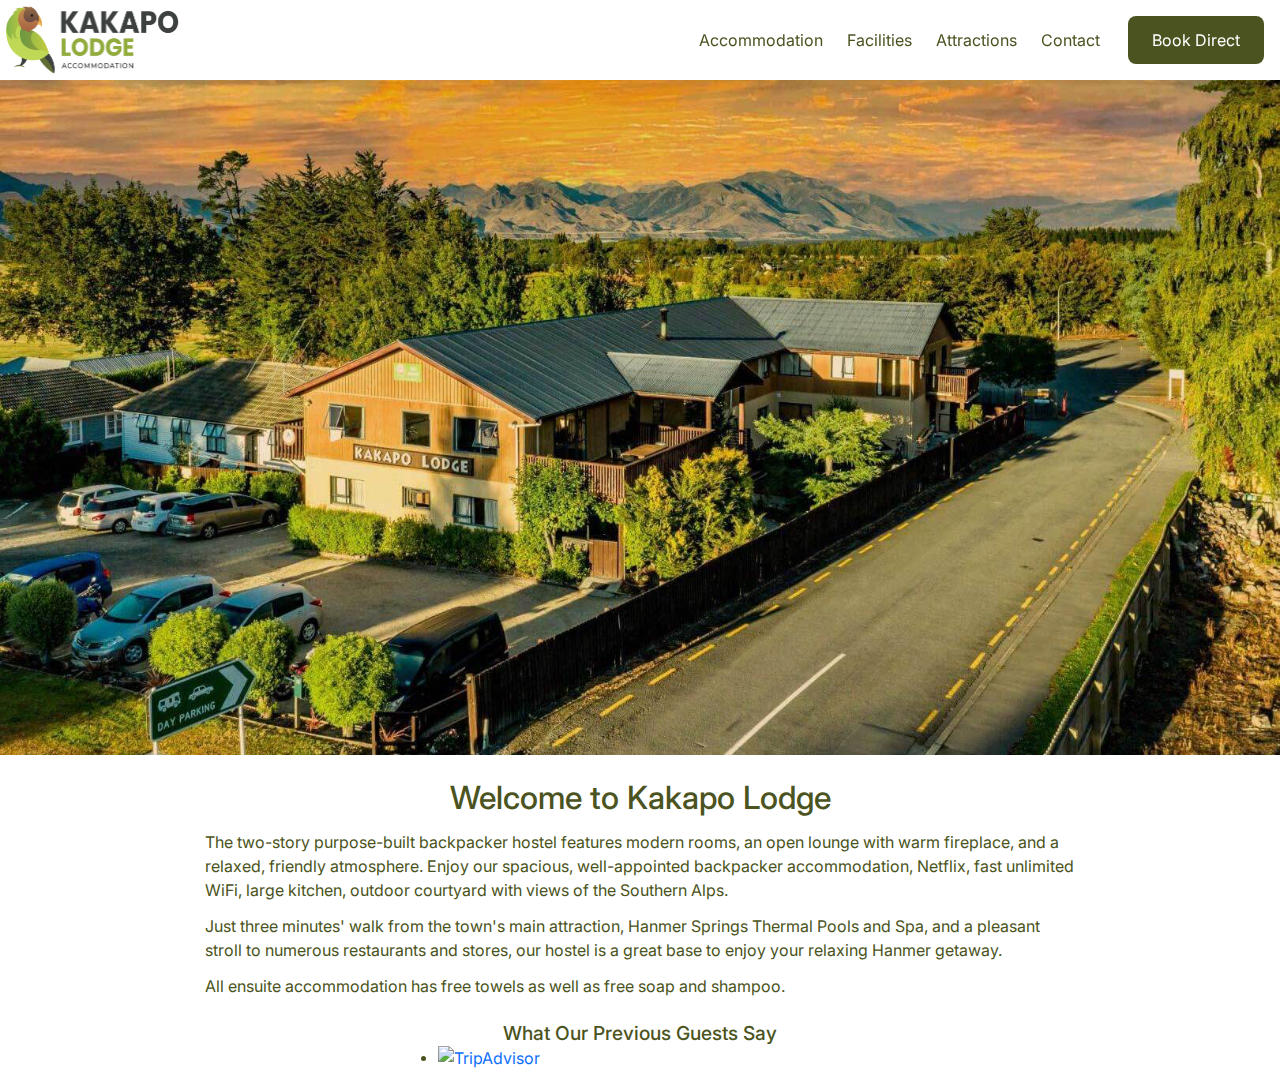
==== commit 6f34ba33: "Fix top bar with Bootstrap" ====
--- a/index.html
+++ b/index.html
@@ -7,13 +7,22 @@
   <head>
     <title>Kakapo Lodge</title>
     <link rel="icon" type="image/x-icon" href="./assets/favicon.ico" />
-    <link rel="stylesheet" type="text/css" href="./styles.css" />
 
-    <!--icons-->
+    <!--FontAwesome icons-->
     <link href="./fontawesome/css/fontawesome.css" rel="stylesheet" />
     <link href="./fontawesome/css/brands.css" rel="stylesheet" />
     <link href="./fontawesome/css/solid.css" rel="stylesheet" />
 
+    <!--Bootstrap components-->
+    <link href="./bootstrap/css/bootstrap.min.css" rel="stylesheet" />
+    <script
+      defer
+      type="text/javascript"
+      src="./bootstrap/js/bootstrap.min.js"
+    ></script>
+
+    <!--custom styles and scripts-->
+    <link rel="stylesheet" type="text/css" href="./styles.css" />
     <script defer type="text/javascript" src="./scripts.js"></script>
   </head>
 
@@ -142,10 +151,13 @@
                 <a
                   target="_blank"
                   href="https://www.tripadvisor.com/Hotel_Review-g635990-d1125137-Reviews-Kakapo_Lodge-Hanmer_Springs_Canterbury_Region_South_Island.html"
-                  ><img
+                >
+                  <img
                     src="https://www.tripadvisor.com/img/cdsi/img2/branding/v2/Tripadvisor_lockup_horizontal_secondary_registered-11900-2.svg"
                     alt="TripAdvisor"
-                /></a>
+                    loading="lazy"
+                  />
+                </a>
               </li>
             </ul>
           </div>
@@ -164,10 +176,13 @@
                 <a
                   target="_blank"
                   href="https://www.tripadvisor.com/Hotel_Review-g635990-d1125137-Reviews-Kakapo_Lodge-Hanmer_Springs_Canterbury_Region_South_Island.html"
-                  ><img
+                >
+                  <img
                     src="https://www.tripadvisor.com/img/cdsi/img2/branding/v2/Tripadvisor_lockup_horizontal_secondary_registered-11900-2.svg"
                     alt="TripAdvisor"
-                /></a>
+                    loading="lazy"
+                  />
+                </a>
               </li>
             </ul>
           </div>
--- a/styles.css
+++ b/styles.css
@@ -10,6 +10,8 @@
 }
 
 /* end custom properties */
+
+/* start of base styling */
 
 html {
   font-family: Arial, Helvetica, sans-serif; /* fallback */
@@ -35,10 +37,13 @@
   text-decoration: none;
 }
 
+/* end of base styling */
+
 /* start of multi-page styling */
 
 #page-title {
   text-align: center;
+  font-size: xx-large;
   font-weight: 500;
   padding: 16px 0px;
 
@@ -63,7 +68,7 @@
   position: sticky;
   top: 0px;
 
-  z-index: 2;
+  z-index: 4;
 }
 
 .top-bar {
@@ -89,10 +94,11 @@
 
 .main-menu {
   display: flex;
+  margin: 0px;
 
   @media (width < 800px) {
     flex-direction: column;
-    gap: 16px;
+    gap: 8px;
 
     margin: 0px 16px;
     padding-left: 0px;
@@ -225,10 +231,10 @@
 #landing-page-content {
   display: flex;
   flex-direction: column;
-  gap: 32px;
-
-  @media (width < 700px) {
-    gap: 24px;
+  gap: 24px;
+
+  @media (width < 700px) {
+    gap: 16px;
   }
 }
 
@@ -250,6 +256,7 @@
 
 #introduction-title {
   text-align: center;
+  font-size: xx-large;
   font-weight: 500;
 
   @media (width < 700px) {
@@ -293,7 +300,9 @@
   position: sticky;
   top: 80px;
 
-  @media (width < 700px) {
+  z-index: 3;
+
+  @media (width < 800px) {
     top: 64px;
   }
 }
@@ -304,7 +313,9 @@
   text-align: center;
   font-size: large;
 
-  padding: 8px;
+  padding: 6px;
+
+  box-shadow: 0px 2px 32px 2px rgba(0, 64, 0, 0.1);
 
   @media (width < 700px) {
     display: block;
@@ -327,6 +338,7 @@
 .filter-option {
   display: flex;
   align-items: center;
+  gap: 4px;
 
   @media (width < 700px) {
     justify-content: space-between;
@@ -346,6 +358,8 @@
   flex-direction: column;
   gap: 24px;
 
+  margin: 16px 0px;
+
   @media (width < 700px) {
     gap: 16px;
   }
@@ -365,18 +379,23 @@
   @media (width < 700px) {
     flex-direction: column;
     gap: 16px;
-  }
-}
-
-.accommodation-image {
+
+    width: 92%;
+  }
+}
+
+.accommodation-carousel {
   width: 48%;
   min-width: 48%;
   height: 80%;
+
+  @media (width < 700px) {
+    width: 100%;
+  }
+}
+
+.accommodation-image {
   border-radius: 16px;
-
-  @media (width < 700px) {
-    width: 100%;
-  }
 }
 
 .accommodation-text {
@@ -388,6 +407,14 @@
 
   @media (width < 700px) {
     margin: 0px;
+  }
+}
+
+.accommodation-name {
+  font-size: x-large;
+
+  @media (width < 700px) {
+    font-size: larger;
   }
 }
 
@@ -426,13 +453,13 @@
   background-color: var(--secondary-color);
   color: white;
 
-  width: 210px;
+  width: 240px;
   padding: 8px 16px;
 
   border-radius: 8px;
 
   @media (width < 700px) {
-    width: calc(100% - 32px);
+    width: 100%;
   }
 }
 
@@ -470,6 +497,8 @@
   flex-direction: column;
   gap: 16px;
 
+  margin-bottom: 16px;
+
   @media (width < 700px) {
     gap: 12px;
   }
@@ -490,6 +519,8 @@
 }
 
 .facility-name {
+  font-size: x-large;
+
   @media (width < 700px) {
     font-size: larger;
   }
@@ -526,6 +557,8 @@
 }
 
 .contact-details-header {
+  font-size: x-large;
+
   @media (width < 700px) {
     font-size: larger;
   }
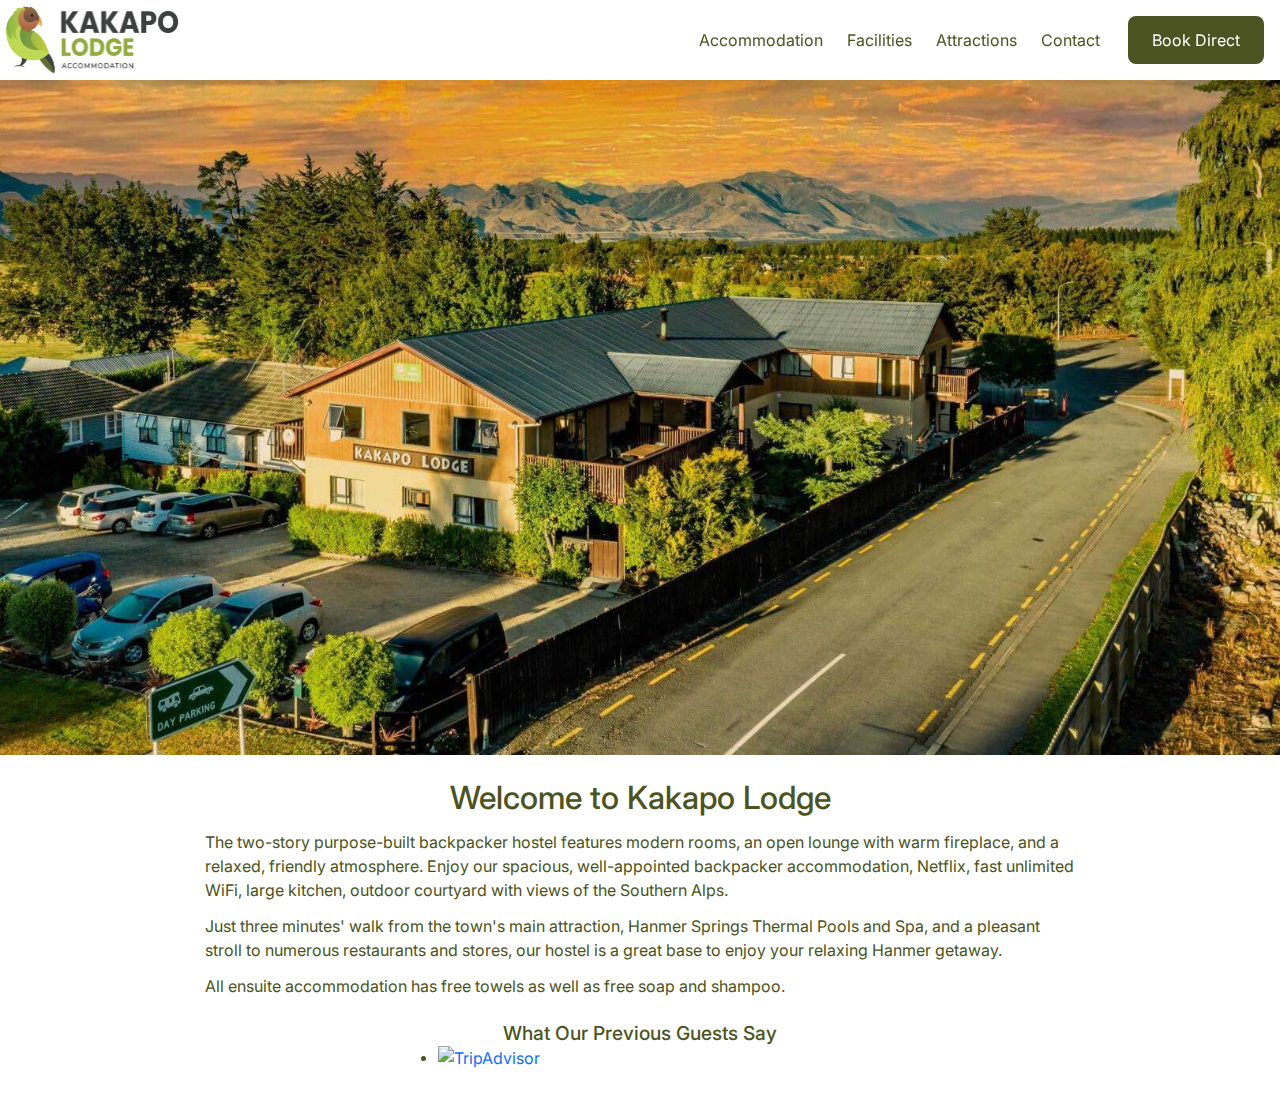
==== commit 6d420c24: "Show bottom bar on mobile" ====
--- a/index.html
+++ b/index.html
@@ -102,15 +102,6 @@
             </a>
           </li>
         </ul>
-
-        <a
-          id="mobile-book-direct-button"
-          class="book-direct-button"
-          target="_blank"
-          href="https://apac.littlehotelier.com/properties/kakapolodgedirect"
-        >
-          Book Direct
-        </a>
       </nav>
     </header>
 
@@ -145,55 +136,66 @@
         <h2 id="reviews-title">What Our Previous Guests Say</h2>
 
         <div id="desktop-tripadvisor-reviews">
-          <div id="TA_selfserveprop9" class="TA_selfserveprop">
-            <ul id="5bXDHh2F" class="TA_links OAi19cQ1wYtW">
-              <li id="lMuaGe7RrbV3" class="zVzUNksG1hP">
+          <div id="TA_selfserveprop949" class="TA_selfserveprop">
+            <ul id="k3tfslo5aC52" class="TA_links E8XtQq04cH">
+              <li id="T5jNwkCQ1" class="d17vdf67Ro">
                 <a
                   target="_blank"
                   href="https://www.tripadvisor.com/Hotel_Review-g635990-d1125137-Reviews-Kakapo_Lodge-Hanmer_Springs_Canterbury_Region_South_Island.html"
-                >
-                  <img
+                  ><img
                     src="https://www.tripadvisor.com/img/cdsi/img2/branding/v2/Tripadvisor_lockup_horizontal_secondary_registered-11900-2.svg"
                     alt="TripAdvisor"
-                    loading="lazy"
-                  />
-                </a>
+                /></a>
               </li>
             </ul>
           </div>
           <script
             async
-            src="https://www.jscache.com/wejs?wtype=selfserveprop&amp;uniq=9&amp;locationId=1125137&amp;lang=en_US&amp;rating=true&amp;nreviews=4&amp;writereviewlink=true&amp;popIdx=true&amp;iswide=true&amp;border=true&amp;display_version=2"
+            src="https://www.jscache.com/wejs?wtype=selfserveprop&amp;uniq=949&amp;locationId=1125137&amp;lang=en_US&amp;rating=true&amp;nreviews=4&amp;writereviewlink=true&amp;popIdx=true&amp;iswide=true&amp;border=false&amp;display_version=2"
             data-loadtrk
             onload="this.loadtrk=true"
           ></script>
         </div>
 
         <div id="mobile-tripadvisor-reviews">
-          <div id="TA_selfserveprop916" class="TA_selfserveprop">
-            <ul id="0t9OsRsTj" class="TA_links gJCnAQFpnS">
-              <li id="3B2DlWhlPd6Q" class="HHsTzf">
+          <div id="TA_selfserveprop241" class="TA_selfserveprop">
+            <ul id="1WCwuo" class="TA_links rziphGMK">
+              <li id="wzN5H1whM" class="5lrWc3hRiDv">
                 <a
                   target="_blank"
                   href="https://www.tripadvisor.com/Hotel_Review-g635990-d1125137-Reviews-Kakapo_Lodge-Hanmer_Springs_Canterbury_Region_South_Island.html"
-                >
-                  <img
+                  ><img
                     src="https://www.tripadvisor.com/img/cdsi/img2/branding/v2/Tripadvisor_lockup_horizontal_secondary_registered-11900-2.svg"
                     alt="TripAdvisor"
-                    loading="lazy"
-                  />
-                </a>
+                /></a>
               </li>
             </ul>
           </div>
           <script
             async
-            src="https://www.jscache.com/wejs?wtype=selfserveprop&amp;uniq=916&amp;locationId=1125137&amp;lang=en_US&amp;rating=true&amp;nreviews=5&amp;writereviewlink=true&amp;popIdx=true&amp;iswide=false&amp;border=true&amp;display_version=2"
+            src="https://www.jscache.com/wejs?wtype=selfserveprop&amp;uniq=241&amp;locationId=1125137&amp;lang=en_US&amp;rating=true&amp;nreviews=5&amp;writereviewlink=true&amp;popIdx=true&amp;iswide=false&amp;border=false&amp;display_version=2"
             data-loadtrk
             onload="this.loadtrk=true"
           ></script>
         </div>
       </div>
     </main>
+
+    <footer id="mobile-bottom-bar">
+      <a class="book-direct-button" target="_blank" href="tel:03 315 7472">
+        <i class="fa-solid fa-phone"></i>
+        Call Us!
+      </a>
+
+      <a
+        id="mobile-book-direct-button"
+        class="book-direct-button"
+        target="_blank"
+        href="https://apac.littlehotelier.com/properties/kakapolodgedirect"
+      >
+        <i class="fa-solid fa-percent"></i>
+        Book Direct
+      </a>
+    </footer>
   </body>
 </html>
--- a/styles.css
+++ b/styles.css
@@ -53,8 +53,12 @@
   }
 }
 
-#page-content {
+.page-content {
   margin-bottom: 16px;
+
+  @media (width < 800px) {
+    margin-bottom: 64px;
+  }
 }
 
 /* end of multi-page styling */
@@ -89,6 +93,7 @@
 
   @media (width < 800px) {
     flex-direction: column;
+    /* justify-content: center; */
   }
 }
 
@@ -131,14 +136,17 @@
   display: flex;
   align-items: center;
   justify-content: center;
+  gap: 8px;
 
   margin: 16px;
   padding: 0px 24px;
   border-radius: 8px;
 
   @media (width < 800px) {
-    margin: 16px 24px;
-    padding: 12px 0px;
+    margin: 0px;
+    padding: 6px 0px;
+
+    width: 48%;
   }
 }
 .book-direct-button:hover {
@@ -165,13 +173,11 @@
 }
 
 #mobile-main-nav,
-#mobile-main-menu,
-#mobile-book-direct-button {
+#mobile-main-menu {
   transition: 0.4s;
 }
 
-#mobile-main-menu,
-#mobile-book-direct-button {
+#mobile-main-menu {
   animation: fade-in 1s;
   -webkit-animation: fade-in 1s;
   -moz-animation: fade-in 1s;
@@ -226,6 +232,33 @@
 
 /* end of top bar styling */
 
+/* start of bottom bar styling */
+
+#mobile-bottom-bar {
+  display: none;
+
+  @media (width < 800px) {
+    position: fixed;
+    left: 0px;
+    bottom: 0px;
+    width: 100%;
+    z-index: 2;
+
+    display: flex;
+    padding: 8px 16px;
+    justify-content: space-between;
+    align-items: center;
+
+    border-radius: 16px 16px 0px 0px;
+    border-top: 1px solid #8c9b3e50;
+  
+    background-color: white;
+    box-shadow: 0px -4px 20px 0px rgba(0, 64, 0, 0.1);
+  }
+}
+
+/* end of bottom bar styling */
+
 /* start of landing page content styling */
 
 #landing-page-content {
@@ -311,7 +344,6 @@
   display: none;
 
   text-align: center;
-  font-size: large;
 
   padding: 6px;
 
@@ -353,7 +385,7 @@
   /* TODO */
 }
 
-#accommodations {
+#accommodation-cards {
   display: flex;
   flex-direction: column;
   gap: 24px;
@@ -497,8 +529,6 @@
   flex-direction: column;
   gap: 16px;
 
-  margin-bottom: 16px;
-
   @media (width < 700px) {
     gap: 12px;
   }
@@ -514,7 +544,7 @@
 
   @media (width < 700px) {
     gap: 4px;
-    width: 100%;
+    width: calc(100% - 16px);
   }
 }
 
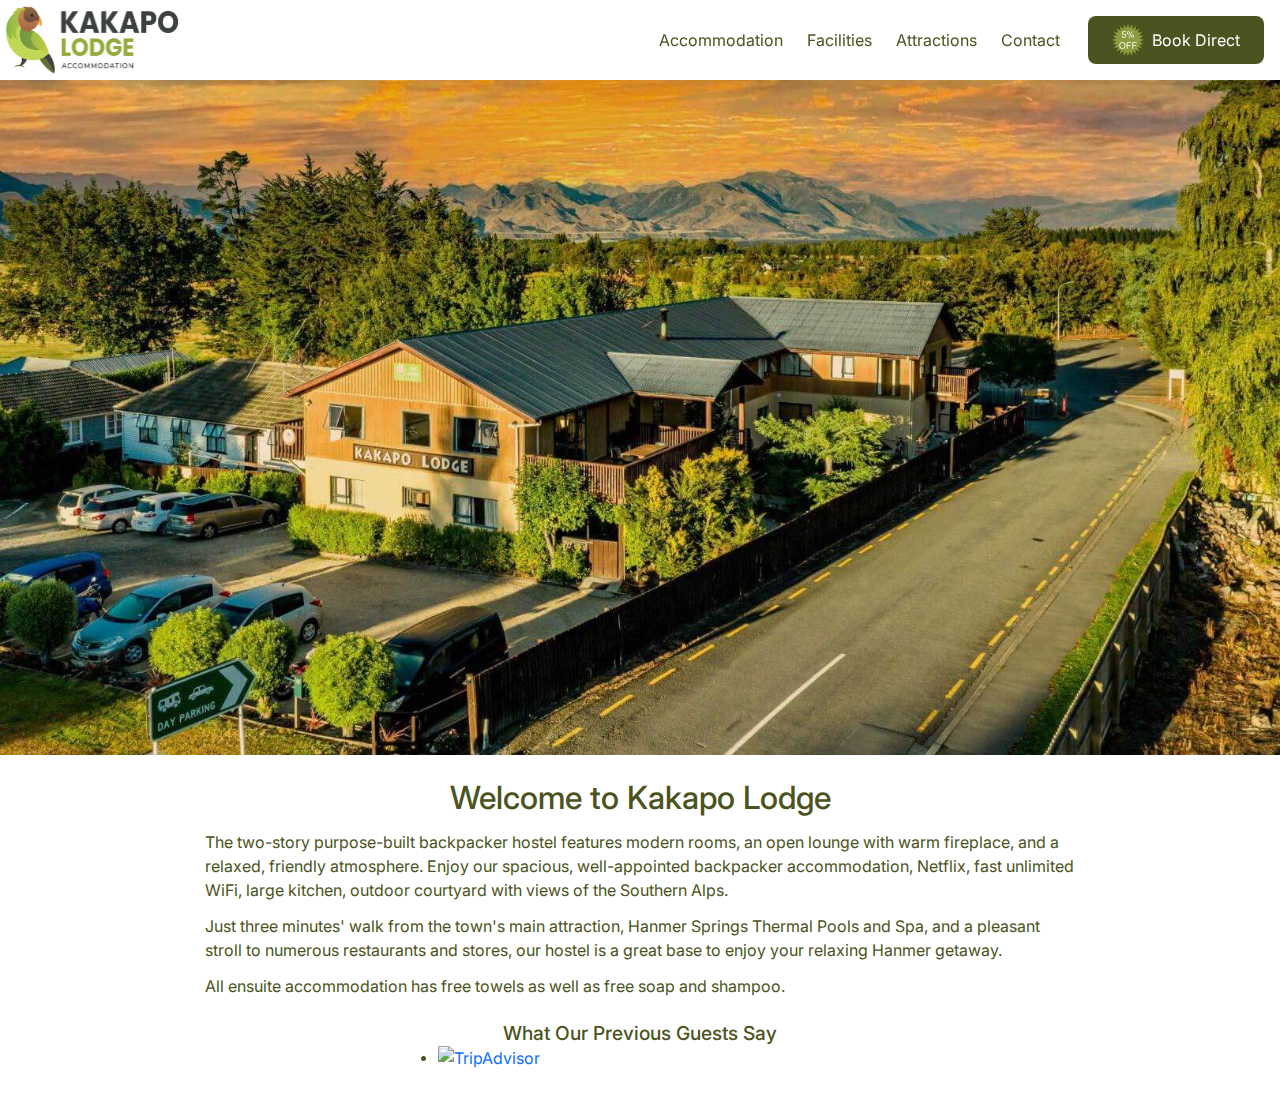
==== commit 688c73f4: "Show 5% off symbol in book direct button" ====
--- a/index.html
+++ b/index.html
@@ -64,6 +64,55 @@
             target="_blank"
             href="https://apac.littlehotelier.com/properties/kakapolodgedirect"
           >
+            <svg
+              id="five-percent-off-symbol"
+              version="1.1"
+              viewBox="0.0 0.0 1024.0 1024.0"
+              fill="none"
+              stroke="none"
+              stroke-linecap="square"
+              stroke-miterlimit="10"
+              xmlns:xlink="http://www.w3.org/1999/xlink"
+              xmlns="http://www.w3.org/2000/svg"
+            >
+              <clipPath id="p.0">
+                <path
+                  d="m0 0l1024.0 0l0 1024.0l-1024.0 0l0 -1024.0z"
+                  clip-rule="nonzero"
+                />
+              </clipPath>
+              <g clip-path="url(#p.0)">
+                <path
+                  fill="#8c9b3e"
+                  d="m0.0055446196 512.0286l131.2881 -50.1239l-113.84198 -82.39249l139.78522 -14.433899l-88.63579 -109.05176l138.75972 22.236359l-57.39273 -128.27588l128.27585 57.39273l-22.236328 -138.7597l109.05176 88.635796l14.433868 -139.78522l82.39249 113.841965l50.12393 -131.28809l50.1239 131.28809l82.39252 -113.841965l14.433899 139.78522l109.05176 -88.635796l-22.23639 138.7597l128.27588 -57.39273l-57.3927 128.27588l138.7597 -22.236359l-88.6358 109.05176l139.78522 14.433899l-113.84198 82.39249l131.28815 50.1239l-131.28815 50.123962l113.84198 82.392456l-139.78522 14.433899l88.6358 109.05176l-138.7597 -22.236328l57.3927 128.27582l-128.27588 -57.3927l22.23639 138.7597l-109.05176 -88.6358l-14.433899 139.78522l-82.39252 -113.84198l-50.1239 131.28809l-50.12393 -131.28809l-82.39249 113.84198l-14.433868 -139.78522l-109.05176 88.6358l22.236328 -138.7597l-128.27585 57.3927l57.39273 -128.27582l-138.75972 22.236328l88.63579 -109.05176l-139.78522 -14.433899l113.84198 -82.392456z"
+                  fill-rule="evenodd"
+                />
+                <path
+                  stroke="#8c9b3e"
+                  stroke-width="1.0"
+                  stroke-linejoin="round"
+                  stroke-linecap="butt"
+                  d="m0.0055446196 512.0286l131.2881 -50.1239l-113.84198 -82.39249l139.78522 -14.433899l-88.63579 -109.05176l138.75972 22.236359l-57.39273 -128.27588l128.27585 57.39273l-22.236328 -138.7597l109.05176 88.635796l14.433868 -139.78522l82.39249 113.841965l50.12393 -131.28809l50.1239 131.28809l82.39252 -113.841965l14.433899 139.78522l109.05176 -88.635796l-22.23639 138.7597l128.27588 -57.39273l-57.3927 128.27588l138.7597 -22.236359l-88.6358 109.05176l139.78522 14.433899l-113.84198 82.39249l131.28815 50.1239l-131.28815 50.123962l113.84198 82.392456l-139.78522 14.433899l88.6358 109.05176l-138.7597 -22.236328l57.3927 128.27582l-128.27588 -57.3927l22.23639 138.7597l-109.05176 -88.6358l-14.433899 139.78522l-82.39252 -113.84198l-50.1239 131.28809l-50.12393 -131.28809l-82.39249 113.84198l-14.433868 -139.78522l-109.05176 88.6358l22.236328 -138.7597l-128.27585 57.3927l57.39273 -128.27582l-138.75972 22.236328l88.63579 -109.05176l-139.78522 -14.433899l113.84198 -82.392456z"
+                  fill-rule="evenodd"
+                />
+                <path
+                  fill="#000000"
+                  fill-opacity="0.0"
+                  d="m27.862206 25.422573l968.27606 0l0 973.15497l-968.27606 0z"
+                  fill-rule="evenodd"
+                />
+                <path
+                  fill="#ffffff"
+                  d="m312.19672 386.60007l27.078125 -2.296875q3.0 19.765625 13.953125 29.734375q10.96875 9.953125 26.4375 9.953125q18.609375 0 31.5 -14.03125q12.890625 -14.046875 12.890625 -37.25q0 -22.0625 -12.390625 -34.796875q-12.390625 -12.75 -32.4375 -12.75q-12.453125 0 -22.484375 5.65625q-10.03125 5.65625 -15.75 14.671875l-24.21875 -3.140625l20.34375 -107.859375l104.421875 0l0 24.640625l-83.796875 0l-11.3125 56.421875q18.90625 -13.171875 39.671875 -13.171875q27.5 0 46.40625 19.046875q18.90625 19.046875 18.90625 48.984375q0 28.5 -16.609375 49.28125q-20.203125 25.484375 -55.140625 25.484375q-28.65625 0 -46.78125 -16.03125q-18.109375 -16.046875 -20.6875 -42.546875zm168.01013 -104.546875q0 -22.5 11.3125 -38.25q11.3125 -15.75 32.796875 -15.75q19.765564 0 32.71869 14.109375q12.96875 14.109375 12.96875 41.453125q0 26.640625 -13.109375 41.046875q-13.09375 14.390625 -32.296814 14.390625q-19.046875 0 -31.71875 -14.171875q-12.671875 -14.1875 -12.671875 -42.828125zm44.828125 -36.25q-9.59375 0 -15.96875 8.3125q-6.375 8.3125 -6.375 30.515625q0 20.1875 6.4375 28.421875q6.453125 8.234375 15.90625 8.234375q9.734375 0 16.109314 -8.296875q6.375 -8.3125 6.375 -30.375q0 -20.328125 -6.453125 -28.5625q-6.437439 -8.25 -16.031189 -8.25zm0.140625 203.53125l114.87494 -221.28125l20.90625 0l-114.4375 221.28125l-21.343689 0zm90.81244 -57.0q0 -22.640625 11.3125 -38.3125q11.3125 -15.6875 32.9375 -15.6875q19.765625 0 32.71875 14.109375q12.96875 14.109375 12.96875 41.46875q0 26.640625 -13.109375 41.03125q-13.09375 14.390625 -32.4375 14.390625q-19.046875 0 -31.71875 -14.25q-12.671875 -14.25 -12.671875 -42.75zm44.96875 -36.234375q-9.734375 0 -16.109375 8.3125q-6.375 8.296875 -6.375 30.5q0 20.046875 6.4375 28.359375q6.453125 8.296875 15.90625 8.296875q9.875 0 16.25 -8.296875q6.375 -8.3125 6.375 -30.375q0 -20.328125 -6.453125 -28.5625q-6.4375 -8.234375 -16.03125 -8.234375z"
+                  fill-rule="nonzero"
+                />
+                <path
+                  fill="#ffffff"
+                  d="m232.91557 691.3344q0 -52.28125 28.07814 -81.84375q28.078125 -29.578125 72.46875 -29.578125q29.078125 0 52.421875 13.890625q23.34375 13.890625 35.59375 38.75q12.25 24.84375 12.25 56.34375q0 31.9375 -12.890625 57.15625q-12.890625 25.203125 -36.53125 38.171875q-23.625 12.953125 -50.984375 12.953125q-29.640625 0 -53.0 -14.3125q-23.34375 -14.328125 -35.375015 -39.109375q-12.03125 -24.78125 -12.03125 -52.421875zm28.656265 0.4375q0 37.953125 20.40625 59.796875q20.40625 21.84375 51.203125 21.84375q31.375 0 51.640625 -22.0625q20.265625 -22.0625 20.265625 -62.59375q0 -25.640625 -8.671875 -44.75q-8.671875 -19.125 -25.359375 -29.65625q-16.671875 -10.53125 -37.4375 -10.53125q-29.515625 0 -50.78125 20.28125q-21.265625 20.265625 -21.265625 67.671875zm209.39438 101.828125l0 -209.96875l141.65622 0l0 24.78125l-113.87497 0l0 65.015625l98.546844 0l0 24.78125l-98.546844 0l0 95.390625l-27.78125 0zm179.17648 0l0 -209.96875l141.65625 0l0 24.78125l-113.875 0l0 65.015625l98.546875 0l0 24.78125l-98.546875 0l0 95.390625l-27.78125 0z"
+                  fill-rule="nonzero"
+                />
+              </g>
+            </svg>
             Book Direct
           </a>
         </nav>
@@ -193,7 +242,55 @@
         target="_blank"
         href="https://apac.littlehotelier.com/properties/kakapolodgedirect"
       >
-        <i class="fa-solid fa-percent"></i>
+        <svg
+          id="five-percent-off-symbol"
+          version="1.1"
+          viewBox="0.0 0.0 1024.0 1024.0"
+          fill="none"
+          stroke="none"
+          stroke-linecap="square"
+          stroke-miterlimit="10"
+          xmlns:xlink="http://www.w3.org/1999/xlink"
+          xmlns="http://www.w3.org/2000/svg"
+        >
+          <clipPath id="p.0">
+            <path
+              d="m0 0l1024.0 0l0 1024.0l-1024.0 0l0 -1024.0z"
+              clip-rule="nonzero"
+            />
+          </clipPath>
+          <g clip-path="url(#p.0)">
+            <path
+              fill="#8c9b3e"
+              d="m0.0055446196 512.0286l131.2881 -50.1239l-113.84198 -82.39249l139.78522 -14.433899l-88.63579 -109.05176l138.75972 22.236359l-57.39273 -128.27588l128.27585 57.39273l-22.236328 -138.7597l109.05176 88.635796l14.433868 -139.78522l82.39249 113.841965l50.12393 -131.28809l50.1239 131.28809l82.39252 -113.841965l14.433899 139.78522l109.05176 -88.635796l-22.23639 138.7597l128.27588 -57.39273l-57.3927 128.27588l138.7597 -22.236359l-88.6358 109.05176l139.78522 14.433899l-113.84198 82.39249l131.28815 50.1239l-131.28815 50.123962l113.84198 82.392456l-139.78522 14.433899l88.6358 109.05176l-138.7597 -22.236328l57.3927 128.27582l-128.27588 -57.3927l22.23639 138.7597l-109.05176 -88.6358l-14.433899 139.78522l-82.39252 -113.84198l-50.1239 131.28809l-50.12393 -131.28809l-82.39249 113.84198l-14.433868 -139.78522l-109.05176 88.6358l22.236328 -138.7597l-128.27585 57.3927l57.39273 -128.27582l-138.75972 22.236328l88.63579 -109.05176l-139.78522 -14.433899l113.84198 -82.392456z"
+              fill-rule="evenodd"
+            />
+            <path
+              stroke="#8c9b3e"
+              stroke-width="1.0"
+              stroke-linejoin="round"
+              stroke-linecap="butt"
+              d="m0.0055446196 512.0286l131.2881 -50.1239l-113.84198 -82.39249l139.78522 -14.433899l-88.63579 -109.05176l138.75972 22.236359l-57.39273 -128.27588l128.27585 57.39273l-22.236328 -138.7597l109.05176 88.635796l14.433868 -139.78522l82.39249 113.841965l50.12393 -131.28809l50.1239 131.28809l82.39252 -113.841965l14.433899 139.78522l109.05176 -88.635796l-22.23639 138.7597l128.27588 -57.39273l-57.3927 128.27588l138.7597 -22.236359l-88.6358 109.05176l139.78522 14.433899l-113.84198 82.39249l131.28815 50.1239l-131.28815 50.123962l113.84198 82.392456l-139.78522 14.433899l88.6358 109.05176l-138.7597 -22.236328l57.3927 128.27582l-128.27588 -57.3927l22.23639 138.7597l-109.05176 -88.6358l-14.433899 139.78522l-82.39252 -113.84198l-50.1239 131.28809l-50.12393 -131.28809l-82.39249 113.84198l-14.433868 -139.78522l-109.05176 88.6358l22.236328 -138.7597l-128.27585 57.3927l57.39273 -128.27582l-138.75972 22.236328l88.63579 -109.05176l-139.78522 -14.433899l113.84198 -82.392456z"
+              fill-rule="evenodd"
+            />
+            <path
+              fill="#000000"
+              fill-opacity="0.0"
+              d="m27.862206 25.422573l968.27606 0l0 973.15497l-968.27606 0z"
+              fill-rule="evenodd"
+            />
+            <path
+              fill="#ffffff"
+              d="m312.19672 386.60007l27.078125 -2.296875q3.0 19.765625 13.953125 29.734375q10.96875 9.953125 26.4375 9.953125q18.609375 0 31.5 -14.03125q12.890625 -14.046875 12.890625 -37.25q0 -22.0625 -12.390625 -34.796875q-12.390625 -12.75 -32.4375 -12.75q-12.453125 0 -22.484375 5.65625q-10.03125 5.65625 -15.75 14.671875l-24.21875 -3.140625l20.34375 -107.859375l104.421875 0l0 24.640625l-83.796875 0l-11.3125 56.421875q18.90625 -13.171875 39.671875 -13.171875q27.5 0 46.40625 19.046875q18.90625 19.046875 18.90625 48.984375q0 28.5 -16.609375 49.28125q-20.203125 25.484375 -55.140625 25.484375q-28.65625 0 -46.78125 -16.03125q-18.109375 -16.046875 -20.6875 -42.546875zm168.01013 -104.546875q0 -22.5 11.3125 -38.25q11.3125 -15.75 32.796875 -15.75q19.765564 0 32.71869 14.109375q12.96875 14.109375 12.96875 41.453125q0 26.640625 -13.109375 41.046875q-13.09375 14.390625 -32.296814 14.390625q-19.046875 0 -31.71875 -14.171875q-12.671875 -14.1875 -12.671875 -42.828125zm44.828125 -36.25q-9.59375 0 -15.96875 8.3125q-6.375 8.3125 -6.375 30.515625q0 20.1875 6.4375 28.421875q6.453125 8.234375 15.90625 8.234375q9.734375 0 16.109314 -8.296875q6.375 -8.3125 6.375 -30.375q0 -20.328125 -6.453125 -28.5625q-6.437439 -8.25 -16.031189 -8.25zm0.140625 203.53125l114.87494 -221.28125l20.90625 0l-114.4375 221.28125l-21.343689 0zm90.81244 -57.0q0 -22.640625 11.3125 -38.3125q11.3125 -15.6875 32.9375 -15.6875q19.765625 0 32.71875 14.109375q12.96875 14.109375 12.96875 41.46875q0 26.640625 -13.109375 41.03125q-13.09375 14.390625 -32.4375 14.390625q-19.046875 0 -31.71875 -14.25q-12.671875 -14.25 -12.671875 -42.75zm44.96875 -36.234375q-9.734375 0 -16.109375 8.3125q-6.375 8.296875 -6.375 30.5q0 20.046875 6.4375 28.359375q6.453125 8.296875 15.90625 8.296875q9.875 0 16.25 -8.296875q6.375 -8.3125 6.375 -30.375q0 -20.328125 -6.453125 -28.5625q-6.4375 -8.234375 -16.03125 -8.234375z"
+              fill-rule="nonzero"
+            />
+            <path
+              fill="#ffffff"
+              d="m232.91557 691.3344q0 -52.28125 28.07814 -81.84375q28.078125 -29.578125 72.46875 -29.578125q29.078125 0 52.421875 13.890625q23.34375 13.890625 35.59375 38.75q12.25 24.84375 12.25 56.34375q0 31.9375 -12.890625 57.15625q-12.890625 25.203125 -36.53125 38.171875q-23.625 12.953125 -50.984375 12.953125q-29.640625 0 -53.0 -14.3125q-23.34375 -14.328125 -35.375015 -39.109375q-12.03125 -24.78125 -12.03125 -52.421875zm28.656265 0.4375q0 37.953125 20.40625 59.796875q20.40625 21.84375 51.203125 21.84375q31.375 0 51.640625 -22.0625q20.265625 -22.0625 20.265625 -62.59375q0 -25.640625 -8.671875 -44.75q-8.671875 -19.125 -25.359375 -29.65625q-16.671875 -10.53125 -37.4375 -10.53125q-29.515625 0 -50.78125 20.28125q-21.265625 20.265625 -21.265625 67.671875zm209.39438 101.828125l0 -209.96875l141.65622 0l0 24.78125l-113.87497 0l0 65.015625l98.546844 0l0 24.78125l-98.546844 0l0 95.390625l-27.78125 0zm179.17648 0l0 -209.96875l141.65625 0l0 24.78125l-113.875 0l0 65.015625l98.546875 0l0 24.78125l-98.546875 0l0 95.390625l-27.78125 0z"
+              fill-rule="nonzero"
+            />
+          </g>
+        </svg>
         Book Direct
       </a>
     </footer>
--- a/styles.css
+++ b/styles.css
@@ -57,7 +57,7 @@
   margin-bottom: 16px;
 
   @media (width < 800px) {
-    margin-bottom: 64px;
+    margin-bottom: 72px;
   }
 }
 
@@ -147,10 +147,15 @@
     padding: 6px 0px;
 
     width: 48%;
+    height: 44px;
   }
 }
 .book-direct-button:hover {
   background-color: var(--secondary-color);
+}
+
+#five-percent-off-symbol {
+  height: 32px;
 }
 
 #desktop-top-bar {
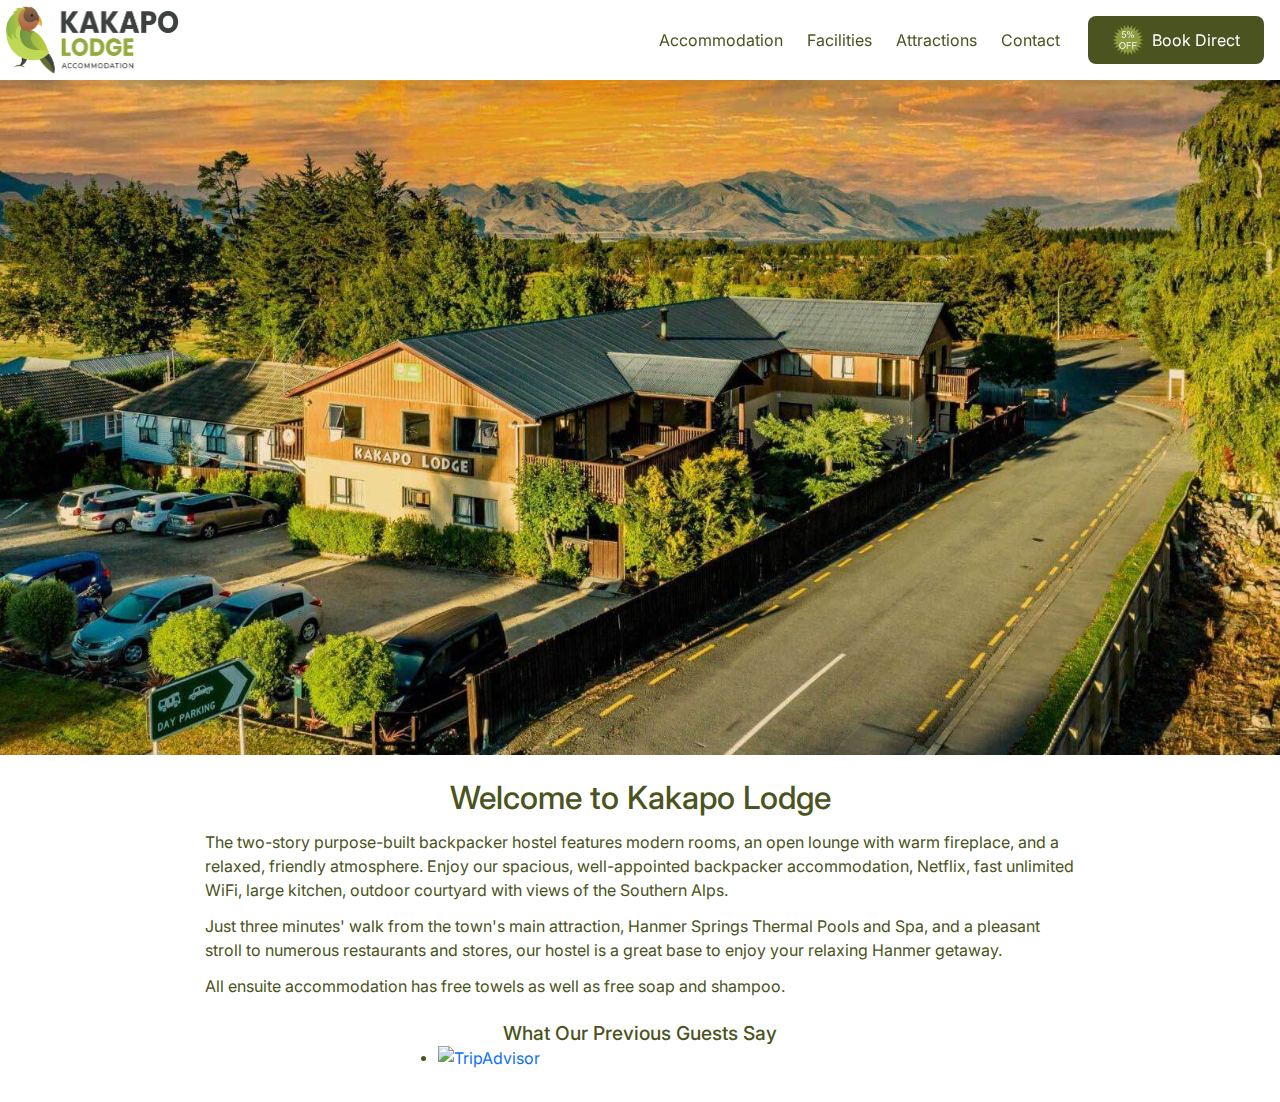
==== commit c5cdd159: "Improve visibility of discount on book direct button hover" ====
--- a/index.html
+++ b/index.html
@@ -62,9 +62,8 @@
           <a
             class="book-direct-button"
             target="_blank"
-            href="https://apac.littlehotelier.com/properties/kakapolodgedirect"
-          >
-            <svg
+            href="https://apac.littlehotelier.com/properties/kakapolodgedirect?promotion_code=5OFF"
+            ><svg
               id="five-percent-off-symbol"
               version="1.1"
               viewBox="0.0 0.0 1024.0 1024.0"
@@ -84,31 +83,31 @@
               <g clip-path="url(#p.0)">
                 <path
                   fill="#8c9b3e"
-                  d="m0.0055446196 512.0286l131.2881 -50.1239l-113.84198 -82.39249l139.78522 -14.433899l-88.63579 -109.05176l138.75972 22.236359l-57.39273 -128.27588l128.27585 57.39273l-22.236328 -138.7597l109.05176 88.635796l14.433868 -139.78522l82.39249 113.841965l50.12393 -131.28809l50.1239 131.28809l82.39252 -113.841965l14.433899 139.78522l109.05176 -88.635796l-22.23639 138.7597l128.27588 -57.39273l-57.3927 128.27588l138.7597 -22.236359l-88.6358 109.05176l139.78522 14.433899l-113.84198 82.39249l131.28815 50.1239l-131.28815 50.123962l113.84198 82.392456l-139.78522 14.433899l88.6358 109.05176l-138.7597 -22.236328l57.3927 128.27582l-128.27588 -57.3927l22.23639 138.7597l-109.05176 -88.6358l-14.433899 139.78522l-82.39252 -113.84198l-50.1239 131.28809l-50.12393 -131.28809l-82.39249 113.84198l-14.433868 -139.78522l-109.05176 88.6358l22.236328 -138.7597l-128.27585 57.3927l57.39273 -128.27582l-138.75972 22.236328l88.63579 -109.05176l-139.78522 -14.433899l113.84198 -82.392456z"
+                  d="m-0.0026244095 512.0026l131.28703 -50.123535l-113.84106 -82.391815l139.78412 -14.433777l-88.63509 -109.05087l138.7586 22.236145l-57.392273 -128.27481l128.27481 57.392258l-22.236145 -138.7586l109.05087 88.63508l14.433777 -139.78409l82.391815 113.84106l50.123535 -131.28703l50.123535 131.28703l82.391846 -113.84106l14.433716 139.78409l109.0509 -88.63508l-22.236145 138.7586l128.27484 -57.392258l-57.392273 128.27481l138.7586 -22.236145l-88.63513 109.05087l139.78412 14.433777l-113.841064 82.391815l131.28705 50.123535l-131.28705 50.123535l113.841064 82.391846l-139.78412 14.433716l88.63513 109.0509l-138.7586 -22.236145l57.392273 128.27484l-128.27484 -57.392273l22.236145 138.7586l-109.0509 -88.63513l-14.433716 139.78412l-82.391846 -113.841064l-50.123535 131.28699l-50.123535 -131.28699l-82.391815 113.841064l-14.433777 -139.78412l-109.05087 88.63513l22.236145 -138.7586l-128.27481 57.392273l57.392273 -128.27484l-138.7586 22.236145l88.63509 -109.0509l-139.78412 -14.433716l113.84106 -82.391846z"
                   fill-rule="evenodd"
                 />
                 <path
-                  stroke="#8c9b3e"
-                  stroke-width="1.0"
+                  stroke="#4b5320"
+                  stroke-width="16.0"
                   stroke-linejoin="round"
                   stroke-linecap="butt"
-                  d="m0.0055446196 512.0286l131.2881 -50.1239l-113.84198 -82.39249l139.78522 -14.433899l-88.63579 -109.05176l138.75972 22.236359l-57.39273 -128.27588l128.27585 57.39273l-22.236328 -138.7597l109.05176 88.635796l14.433868 -139.78522l82.39249 113.841965l50.12393 -131.28809l50.1239 131.28809l82.39252 -113.841965l14.433899 139.78522l109.05176 -88.635796l-22.23639 138.7597l128.27588 -57.39273l-57.3927 128.27588l138.7597 -22.236359l-88.6358 109.05176l139.78522 14.433899l-113.84198 82.39249l131.28815 50.1239l-131.28815 50.123962l113.84198 82.392456l-139.78522 14.433899l88.6358 109.05176l-138.7597 -22.236328l57.3927 128.27582l-128.27588 -57.3927l22.23639 138.7597l-109.05176 -88.6358l-14.433899 139.78522l-82.39252 -113.84198l-50.1239 131.28809l-50.12393 -131.28809l-82.39249 113.84198l-14.433868 -139.78522l-109.05176 88.6358l22.236328 -138.7597l-128.27585 57.3927l57.39273 -128.27582l-138.75972 22.236328l88.63579 -109.05176l-139.78522 -14.433899l113.84198 -82.392456z"
+                  d="m-0.0026244095 512.0026l131.28703 -50.123535l-113.84106 -82.391815l139.78412 -14.433777l-88.63509 -109.05087l138.7586 22.236145l-57.392273 -128.27481l128.27481 57.392258l-22.236145 -138.7586l109.05087 88.63508l14.433777 -139.78409l82.391815 113.84106l50.123535 -131.28703l50.123535 131.28703l82.391846 -113.84106l14.433716 139.78409l109.0509 -88.63508l-22.236145 138.7586l128.27484 -57.392258l-57.392273 128.27481l138.7586 -22.236145l-88.63513 109.05087l139.78412 14.433777l-113.841064 82.391815l131.28705 50.123535l-131.28705 50.123535l113.841064 82.391846l-139.78412 14.433716l88.63513 109.0509l-138.7586 -22.236145l57.392273 128.27484l-128.27484 -57.392273l22.236145 138.7586l-109.0509 -88.63513l-14.433716 139.78412l-82.391846 -113.841064l-50.123535 131.28699l-50.123535 -131.28699l-82.391815 113.841064l-14.433777 -139.78412l-109.05087 88.63513l22.236145 -138.7586l-128.27481 57.392273l57.392273 -128.27484l-138.7586 22.236145l88.63509 -109.0509l-139.78412 -14.433716l113.84106 -82.391846z"
                   fill-rule="evenodd"
                 />
                 <path
                   fill="#000000"
                   fill-opacity="0.0"
-                  d="m27.862206 25.422573l968.27606 0l0 973.15497l-968.27606 0z"
+                  d="m27.862206 25.422573l968.2835 0l0 973.1654l-968.2835 0z"
                   fill-rule="evenodd"
                 />
                 <path
                   fill="#ffffff"
-                  d="m312.19672 386.60007l27.078125 -2.296875q3.0 19.765625 13.953125 29.734375q10.96875 9.953125 26.4375 9.953125q18.609375 0 31.5 -14.03125q12.890625 -14.046875 12.890625 -37.25q0 -22.0625 -12.390625 -34.796875q-12.390625 -12.75 -32.4375 -12.75q-12.453125 0 -22.484375 5.65625q-10.03125 5.65625 -15.75 14.671875l-24.21875 -3.140625l20.34375 -107.859375l104.421875 0l0 24.640625l-83.796875 0l-11.3125 56.421875q18.90625 -13.171875 39.671875 -13.171875q27.5 0 46.40625 19.046875q18.90625 19.046875 18.90625 48.984375q0 28.5 -16.609375 49.28125q-20.203125 25.484375 -55.140625 25.484375q-28.65625 0 -46.78125 -16.03125q-18.109375 -16.046875 -20.6875 -42.546875zm168.01013 -104.546875q0 -22.5 11.3125 -38.25q11.3125 -15.75 32.796875 -15.75q19.765564 0 32.71869 14.109375q12.96875 14.109375 12.96875 41.453125q0 26.640625 -13.109375 41.046875q-13.09375 14.390625 -32.296814 14.390625q-19.046875 0 -31.71875 -14.171875q-12.671875 -14.1875 -12.671875 -42.828125zm44.828125 -36.25q-9.59375 0 -15.96875 8.3125q-6.375 8.3125 -6.375 30.515625q0 20.1875 6.4375 28.421875q6.453125 8.234375 15.90625 8.234375q9.734375 0 16.109314 -8.296875q6.375 -8.3125 6.375 -30.375q0 -20.328125 -6.453125 -28.5625q-6.437439 -8.25 -16.031189 -8.25zm0.140625 203.53125l114.87494 -221.28125l20.90625 0l-114.4375 221.28125l-21.343689 0zm90.81244 -57.0q0 -22.640625 11.3125 -38.3125q11.3125 -15.6875 32.9375 -15.6875q19.765625 0 32.71875 14.109375q12.96875 14.109375 12.96875 41.46875q0 26.640625 -13.109375 41.03125q-13.09375 14.390625 -32.4375 14.390625q-19.046875 0 -31.71875 -14.25q-12.671875 -14.25 -12.671875 -42.75zm44.96875 -36.234375q-9.734375 0 -16.109375 8.3125q-6.375 8.296875 -6.375 30.5q0 20.046875 6.4375 28.359375q6.453125 8.296875 15.90625 8.296875q9.875 0 16.25 -8.296875q6.375 -8.3125 6.375 -30.375q0 -20.328125 -6.453125 -28.5625q-6.4375 -8.234375 -16.03125 -8.234375z"
+                  d="m312.2004 386.60526l27.078125 -2.296875q3.0 19.765625 13.953125 29.734375q10.96875 9.953125 26.4375 9.953125q18.609375 0 31.5 -14.03125q12.890625 -14.046875 12.890625 -37.25q0 -22.0625 -12.390625 -34.796875q-12.390625 -12.75 -32.4375 -12.75q-12.453125 0 -22.484375 5.65625q-10.03125 5.65625 -15.75 14.671875l-24.21875 -3.140625l20.34375 -107.859375l104.421875 0l0 24.640625l-83.796875 0l-11.3125 56.421875q18.90625 -13.171875 39.671875 -13.171875q27.5 0 46.40625 19.046875q18.90625 19.046875 18.90625 48.984375q0 28.5 -16.609375 49.28125q-20.203125 25.484375 -55.140625 25.484375q-28.65625 0 -46.78125 -16.03125q-18.109375 -16.046875 -20.6875 -42.546875zm168.01013 -104.546875q0 -22.5 11.3125 -38.25q11.3125 -15.75 32.796844 -15.75q19.765625 0 32.71875 14.109375q12.96875 14.109375 12.96875 41.453125q0 26.640625 -13.109375 41.046875q-13.09375 14.390625 -32.296875 14.390625q-19.046844 0 -31.71872 -14.171875q-12.671875 -14.1875 -12.671875 -42.828125zm44.828094 -36.25q-9.59375 0 -15.9687195 8.3125q-6.375 8.3125 -6.375 30.515625q0 20.1875 6.4375 28.421875q6.4530945 8.234375 15.9062195 8.234375q9.734375 0 16.109375 -8.296875q6.375 -8.3125 6.375 -30.375q0 -20.328125 -6.453125 -28.5625q-6.4375 -8.25 -16.03125 -8.25zm0.140625 203.53125l114.875 -221.28125l20.90625 0l-114.4375 221.28125l-21.34375 0zm90.8125 -57.0q0 -22.640625 11.3125 -38.3125q11.3125 -15.6875 32.9375 -15.6875q19.765625 0 32.71875 14.109375q12.96875 14.109375 12.96875 41.46875q0 26.640625 -13.109375 41.03125q-13.09375 14.390625 -32.4375 14.390625q-19.046875 0 -31.71875 -14.25q-12.671875 -14.25 -12.671875 -42.75zm44.96875 -36.234375q-9.734375 0 -16.109375 8.3125q-6.375 8.296875 -6.375 30.5q0 20.046875 6.4375 28.359375q6.453125 8.296875 15.90625 8.296875q9.875 0 16.25 -8.296875q6.375 -8.3125 6.375 -30.375q0 -20.328125 -6.453125 -28.5625q-6.4375 -8.234375 -16.03125 -8.234375z"
                   fill-rule="nonzero"
                 />
                 <path
                   fill="#ffffff"
-                  d="m232.91557 691.3344q0 -52.28125 28.07814 -81.84375q28.078125 -29.578125 72.46875 -29.578125q29.078125 0 52.421875 13.890625q23.34375 13.890625 35.59375 38.75q12.25 24.84375 12.25 56.34375q0 31.9375 -12.890625 57.15625q-12.890625 25.203125 -36.53125 38.171875q-23.625 12.953125 -50.984375 12.953125q-29.640625 0 -53.0 -14.3125q-23.34375 -14.328125 -35.375015 -39.109375q-12.03125 -24.78125 -12.03125 -52.421875zm28.656265 0.4375q0 37.953125 20.40625 59.796875q20.40625 21.84375 51.203125 21.84375q31.375 0 51.640625 -22.0625q20.265625 -22.0625 20.265625 -62.59375q0 -25.640625 -8.671875 -44.75q-8.671875 -19.125 -25.359375 -29.65625q-16.671875 -10.53125 -37.4375 -10.53125q-29.515625 0 -50.78125 20.28125q-21.265625 20.265625 -21.265625 67.671875zm209.39438 101.828125l0 -209.96875l141.65622 0l0 24.78125l-113.87497 0l0 65.015625l98.546844 0l0 24.78125l-98.546844 0l0 95.390625l-27.78125 0zm179.17648 0l0 -209.96875l141.65625 0l0 24.78125l-113.875 0l0 65.015625l98.546875 0l0 24.78125l-98.546875 0l0 95.390625l-27.78125 0z"
+                  d="m232.91927 691.3396q0 -52.28125 28.07814 -81.84375q28.078125 -29.578125 72.46875 -29.578125q29.078125 0 52.421875 13.890625q23.34375 13.890625 35.59375 38.75q12.25 24.84375 12.25 56.34375q0 31.9375 -12.890625 57.15625q-12.890625 25.203125 -36.53125 38.171875q-23.625 12.953125 -50.984375 12.953125q-29.640625 0 -53.0 -14.3125q-23.34375 -14.328125 -35.375015 -39.109375q-12.03125 -24.78125 -12.03125 -52.421875zm28.656265 0.4375q0 37.953125 20.40625 59.796875q20.40625 21.84375 51.203125 21.84375q31.375 0 51.640625 -22.0625q20.265625 -22.0625 20.265625 -62.59375q0 -25.640625 -8.671875 -44.75q-8.671875 -19.125 -25.359375 -29.65625q-16.671875 -10.53125 -37.4375 -10.53125q-29.515625 0 -50.78125 20.28125q-21.265625 20.265625 -21.265625 67.671875zm209.39441 101.828125l0 -209.96875l141.65622 0l0 24.78125l-113.87497 0l0 65.015625l98.546844 0l0 24.78125l-98.546844 0l0 95.390625l-27.78125 0zm179.17648 0l0 -209.96875l141.65625 0l0 24.78125l-113.875 0l0 65.015625l98.546875 0l0 24.78125l-98.546875 0l0 95.390625l-27.78125 0z"
                   fill-rule="nonzero"
                 />
               </g>
@@ -240,7 +239,7 @@
         id="mobile-book-direct-button"
         class="book-direct-button"
         target="_blank"
-        href="https://apac.littlehotelier.com/properties/kakapolodgedirect"
+        href="https://apac.littlehotelier.com/properties/kakapolodgedirect?promotion_code=5OFF"
       >
         <svg
           id="five-percent-off-symbol"
@@ -262,31 +261,31 @@
           <g clip-path="url(#p.0)">
             <path
               fill="#8c9b3e"
-              d="m0.0055446196 512.0286l131.2881 -50.1239l-113.84198 -82.39249l139.78522 -14.433899l-88.63579 -109.05176l138.75972 22.236359l-57.39273 -128.27588l128.27585 57.39273l-22.236328 -138.7597l109.05176 88.635796l14.433868 -139.78522l82.39249 113.841965l50.12393 -131.28809l50.1239 131.28809l82.39252 -113.841965l14.433899 139.78522l109.05176 -88.635796l-22.23639 138.7597l128.27588 -57.39273l-57.3927 128.27588l138.7597 -22.236359l-88.6358 109.05176l139.78522 14.433899l-113.84198 82.39249l131.28815 50.1239l-131.28815 50.123962l113.84198 82.392456l-139.78522 14.433899l88.6358 109.05176l-138.7597 -22.236328l57.3927 128.27582l-128.27588 -57.3927l22.23639 138.7597l-109.05176 -88.6358l-14.433899 139.78522l-82.39252 -113.84198l-50.1239 131.28809l-50.12393 -131.28809l-82.39249 113.84198l-14.433868 -139.78522l-109.05176 88.6358l22.236328 -138.7597l-128.27585 57.3927l57.39273 -128.27582l-138.75972 22.236328l88.63579 -109.05176l-139.78522 -14.433899l113.84198 -82.392456z"
+              d="m-0.0026244095 512.0026l131.28703 -50.123535l-113.84106 -82.391815l139.78412 -14.433777l-88.63509 -109.05087l138.7586 22.236145l-57.392273 -128.27481l128.27481 57.392258l-22.236145 -138.7586l109.05087 88.63508l14.433777 -139.78409l82.391815 113.84106l50.123535 -131.28703l50.123535 131.28703l82.391846 -113.84106l14.433716 139.78409l109.0509 -88.63508l-22.236145 138.7586l128.27484 -57.392258l-57.392273 128.27481l138.7586 -22.236145l-88.63513 109.05087l139.78412 14.433777l-113.841064 82.391815l131.28705 50.123535l-131.28705 50.123535l113.841064 82.391846l-139.78412 14.433716l88.63513 109.0509l-138.7586 -22.236145l57.392273 128.27484l-128.27484 -57.392273l22.236145 138.7586l-109.0509 -88.63513l-14.433716 139.78412l-82.391846 -113.841064l-50.123535 131.28699l-50.123535 -131.28699l-82.391815 113.841064l-14.433777 -139.78412l-109.05087 88.63513l22.236145 -138.7586l-128.27481 57.392273l57.392273 -128.27484l-138.7586 22.236145l88.63509 -109.0509l-139.78412 -14.433716l113.84106 -82.391846z"
               fill-rule="evenodd"
             />
             <path
-              stroke="#8c9b3e"
-              stroke-width="1.0"
+              stroke="#4b5320"
+              stroke-width="16.0"
               stroke-linejoin="round"
               stroke-linecap="butt"
-              d="m0.0055446196 512.0286l131.2881 -50.1239l-113.84198 -82.39249l139.78522 -14.433899l-88.63579 -109.05176l138.75972 22.236359l-57.39273 -128.27588l128.27585 57.39273l-22.236328 -138.7597l109.05176 88.635796l14.433868 -139.78522l82.39249 113.841965l50.12393 -131.28809l50.1239 131.28809l82.39252 -113.841965l14.433899 139.78522l109.05176 -88.635796l-22.23639 138.7597l128.27588 -57.39273l-57.3927 128.27588l138.7597 -22.236359l-88.6358 109.05176l139.78522 14.433899l-113.84198 82.39249l131.28815 50.1239l-131.28815 50.123962l113.84198 82.392456l-139.78522 14.433899l88.6358 109.05176l-138.7597 -22.236328l57.3927 128.27582l-128.27588 -57.3927l22.23639 138.7597l-109.05176 -88.6358l-14.433899 139.78522l-82.39252 -113.84198l-50.1239 131.28809l-50.12393 -131.28809l-82.39249 113.84198l-14.433868 -139.78522l-109.05176 88.6358l22.236328 -138.7597l-128.27585 57.3927l57.39273 -128.27582l-138.75972 22.236328l88.63579 -109.05176l-139.78522 -14.433899l113.84198 -82.392456z"
+              d="m-0.0026244095 512.0026l131.28703 -50.123535l-113.84106 -82.391815l139.78412 -14.433777l-88.63509 -109.05087l138.7586 22.236145l-57.392273 -128.27481l128.27481 57.392258l-22.236145 -138.7586l109.05087 88.63508l14.433777 -139.78409l82.391815 113.84106l50.123535 -131.28703l50.123535 131.28703l82.391846 -113.84106l14.433716 139.78409l109.0509 -88.63508l-22.236145 138.7586l128.27484 -57.392258l-57.392273 128.27481l138.7586 -22.236145l-88.63513 109.05087l139.78412 14.433777l-113.841064 82.391815l131.28705 50.123535l-131.28705 50.123535l113.841064 82.391846l-139.78412 14.433716l88.63513 109.0509l-138.7586 -22.236145l57.392273 128.27484l-128.27484 -57.392273l22.236145 138.7586l-109.0509 -88.63513l-14.433716 139.78412l-82.391846 -113.841064l-50.123535 131.28699l-50.123535 -131.28699l-82.391815 113.841064l-14.433777 -139.78412l-109.05087 88.63513l22.236145 -138.7586l-128.27481 57.392273l57.392273 -128.27484l-138.7586 22.236145l88.63509 -109.0509l-139.78412 -14.433716l113.84106 -82.391846z"
               fill-rule="evenodd"
             />
             <path
               fill="#000000"
               fill-opacity="0.0"
-              d="m27.862206 25.422573l968.27606 0l0 973.15497l-968.27606 0z"
+              d="m27.862206 25.422573l968.2835 0l0 973.1654l-968.2835 0z"
               fill-rule="evenodd"
             />
             <path
               fill="#ffffff"
-              d="m312.19672 386.60007l27.078125 -2.296875q3.0 19.765625 13.953125 29.734375q10.96875 9.953125 26.4375 9.953125q18.609375 0 31.5 -14.03125q12.890625 -14.046875 12.890625 -37.25q0 -22.0625 -12.390625 -34.796875q-12.390625 -12.75 -32.4375 -12.75q-12.453125 0 -22.484375 5.65625q-10.03125 5.65625 -15.75 14.671875l-24.21875 -3.140625l20.34375 -107.859375l104.421875 0l0 24.640625l-83.796875 0l-11.3125 56.421875q18.90625 -13.171875 39.671875 -13.171875q27.5 0 46.40625 19.046875q18.90625 19.046875 18.90625 48.984375q0 28.5 -16.609375 49.28125q-20.203125 25.484375 -55.140625 25.484375q-28.65625 0 -46.78125 -16.03125q-18.109375 -16.046875 -20.6875 -42.546875zm168.01013 -104.546875q0 -22.5 11.3125 -38.25q11.3125 -15.75 32.796875 -15.75q19.765564 0 32.71869 14.109375q12.96875 14.109375 12.96875 41.453125q0 26.640625 -13.109375 41.046875q-13.09375 14.390625 -32.296814 14.390625q-19.046875 0 -31.71875 -14.171875q-12.671875 -14.1875 -12.671875 -42.828125zm44.828125 -36.25q-9.59375 0 -15.96875 8.3125q-6.375 8.3125 -6.375 30.515625q0 20.1875 6.4375 28.421875q6.453125 8.234375 15.90625 8.234375q9.734375 0 16.109314 -8.296875q6.375 -8.3125 6.375 -30.375q0 -20.328125 -6.453125 -28.5625q-6.437439 -8.25 -16.031189 -8.25zm0.140625 203.53125l114.87494 -221.28125l20.90625 0l-114.4375 221.28125l-21.343689 0zm90.81244 -57.0q0 -22.640625 11.3125 -38.3125q11.3125 -15.6875 32.9375 -15.6875q19.765625 0 32.71875 14.109375q12.96875 14.109375 12.96875 41.46875q0 26.640625 -13.109375 41.03125q-13.09375 14.390625 -32.4375 14.390625q-19.046875 0 -31.71875 -14.25q-12.671875 -14.25 -12.671875 -42.75zm44.96875 -36.234375q-9.734375 0 -16.109375 8.3125q-6.375 8.296875 -6.375 30.5q0 20.046875 6.4375 28.359375q6.453125 8.296875 15.90625 8.296875q9.875 0 16.25 -8.296875q6.375 -8.3125 6.375 -30.375q0 -20.328125 -6.453125 -28.5625q-6.4375 -8.234375 -16.03125 -8.234375z"
+              d="m312.2004 386.60526l27.078125 -2.296875q3.0 19.765625 13.953125 29.734375q10.96875 9.953125 26.4375 9.953125q18.609375 0 31.5 -14.03125q12.890625 -14.046875 12.890625 -37.25q0 -22.0625 -12.390625 -34.796875q-12.390625 -12.75 -32.4375 -12.75q-12.453125 0 -22.484375 5.65625q-10.03125 5.65625 -15.75 14.671875l-24.21875 -3.140625l20.34375 -107.859375l104.421875 0l0 24.640625l-83.796875 0l-11.3125 56.421875q18.90625 -13.171875 39.671875 -13.171875q27.5 0 46.40625 19.046875q18.90625 19.046875 18.90625 48.984375q0 28.5 -16.609375 49.28125q-20.203125 25.484375 -55.140625 25.484375q-28.65625 0 -46.78125 -16.03125q-18.109375 -16.046875 -20.6875 -42.546875zm168.01013 -104.546875q0 -22.5 11.3125 -38.25q11.3125 -15.75 32.796844 -15.75q19.765625 0 32.71875 14.109375q12.96875 14.109375 12.96875 41.453125q0 26.640625 -13.109375 41.046875q-13.09375 14.390625 -32.296875 14.390625q-19.046844 0 -31.71872 -14.171875q-12.671875 -14.1875 -12.671875 -42.828125zm44.828094 -36.25q-9.59375 0 -15.9687195 8.3125q-6.375 8.3125 -6.375 30.515625q0 20.1875 6.4375 28.421875q6.4530945 8.234375 15.9062195 8.234375q9.734375 0 16.109375 -8.296875q6.375 -8.3125 6.375 -30.375q0 -20.328125 -6.453125 -28.5625q-6.4375 -8.25 -16.03125 -8.25zm0.140625 203.53125l114.875 -221.28125l20.90625 0l-114.4375 221.28125l-21.34375 0zm90.8125 -57.0q0 -22.640625 11.3125 -38.3125q11.3125 -15.6875 32.9375 -15.6875q19.765625 0 32.71875 14.109375q12.96875 14.109375 12.96875 41.46875q0 26.640625 -13.109375 41.03125q-13.09375 14.390625 -32.4375 14.390625q-19.046875 0 -31.71875 -14.25q-12.671875 -14.25 -12.671875 -42.75zm44.96875 -36.234375q-9.734375 0 -16.109375 8.3125q-6.375 8.296875 -6.375 30.5q0 20.046875 6.4375 28.359375q6.453125 8.296875 15.90625 8.296875q9.875 0 16.25 -8.296875q6.375 -8.3125 6.375 -30.375q0 -20.328125 -6.453125 -28.5625q-6.4375 -8.234375 -16.03125 -8.234375z"
               fill-rule="nonzero"
             />
             <path
               fill="#ffffff"
-              d="m232.91557 691.3344q0 -52.28125 28.07814 -81.84375q28.078125 -29.578125 72.46875 -29.578125q29.078125 0 52.421875 13.890625q23.34375 13.890625 35.59375 38.75q12.25 24.84375 12.25 56.34375q0 31.9375 -12.890625 57.15625q-12.890625 25.203125 -36.53125 38.171875q-23.625 12.953125 -50.984375 12.953125q-29.640625 0 -53.0 -14.3125q-23.34375 -14.328125 -35.375015 -39.109375q-12.03125 -24.78125 -12.03125 -52.421875zm28.656265 0.4375q0 37.953125 20.40625 59.796875q20.40625 21.84375 51.203125 21.84375q31.375 0 51.640625 -22.0625q20.265625 -22.0625 20.265625 -62.59375q0 -25.640625 -8.671875 -44.75q-8.671875 -19.125 -25.359375 -29.65625q-16.671875 -10.53125 -37.4375 -10.53125q-29.515625 0 -50.78125 20.28125q-21.265625 20.265625 -21.265625 67.671875zm209.39438 101.828125l0 -209.96875l141.65622 0l0 24.78125l-113.87497 0l0 65.015625l98.546844 0l0 24.78125l-98.546844 0l0 95.390625l-27.78125 0zm179.17648 0l0 -209.96875l141.65625 0l0 24.78125l-113.875 0l0 65.015625l98.546875 0l0 24.78125l-98.546875 0l0 95.390625l-27.78125 0z"
+              d="m232.91927 691.3396q0 -52.28125 28.07814 -81.84375q28.078125 -29.578125 72.46875 -29.578125q29.078125 0 52.421875 13.890625q23.34375 13.890625 35.59375 38.75q12.25 24.84375 12.25 56.34375q0 31.9375 -12.890625 57.15625q-12.890625 25.203125 -36.53125 38.171875q-23.625 12.953125 -50.984375 12.953125q-29.640625 0 -53.0 -14.3125q-23.34375 -14.328125 -35.375015 -39.109375q-12.03125 -24.78125 -12.03125 -52.421875zm28.656265 0.4375q0 37.953125 20.40625 59.796875q20.40625 21.84375 51.203125 21.84375q31.375 0 51.640625 -22.0625q20.265625 -22.0625 20.265625 -62.59375q0 -25.640625 -8.671875 -44.75q-8.671875 -19.125 -25.359375 -29.65625q-16.671875 -10.53125 -37.4375 -10.53125q-29.515625 0 -50.78125 20.28125q-21.265625 20.265625 -21.265625 67.671875zm209.39441 101.828125l0 -209.96875l141.65622 0l0 24.78125l-113.87497 0l0 65.015625l98.546844 0l0 24.78125l-98.546844 0l0 95.390625l-27.78125 0zm179.17648 0l0 -209.96875l141.65625 0l0 24.78125l-113.875 0l0 65.015625l98.546875 0l0 24.78125l-98.546875 0l0 95.390625l-27.78125 0z"
               fill-rule="nonzero"
             />
           </g>
--- a/styles.css
+++ b/styles.css
@@ -146,12 +146,16 @@
     margin: 0px;
     padding: 6px 0px;
 
-    width: 48%;
     height: 44px;
+    width: 33%;
   }
 }
 .book-direct-button:hover {
   background-color: var(--secondary-color);
+}
+
+#mobile-book-direct-button {
+  width: 65%;
 }
 
 #five-percent-off-symbol {
@@ -242,23 +246,24 @@
 #mobile-bottom-bar {
   display: none;
 
-  @media (width < 800px) {
-    position: fixed;
-    left: 0px;
-    bottom: 0px;
-    width: 100%;
-    z-index: 2;
-
+  padding: 8px 8px;
+  justify-content: space-between;
+  align-items: center;
+
+  position: fixed;
+  left: 0px;
+  bottom: 0px;
+  width: 100%;
+  z-index: 2;
+
+  border-radius: 12px 12px 0px 0px;
+  border-top: 1px solid #8c9b3e50;
+
+  background-color: white;
+  box-shadow: 0px -4px 20px 0px rgba(0, 64, 0, 0.1);
+
+  @media (width < 800px) {
     display: flex;
-    padding: 8px 16px;
-    justify-content: space-between;
-    align-items: center;
-
-    border-radius: 16px 16px 0px 0px;
-    border-top: 1px solid #8c9b3e50;
-  
-    background-color: white;
-    box-shadow: 0px -4px 20px 0px rgba(0, 64, 0, 0.1);
   }
 }
 
